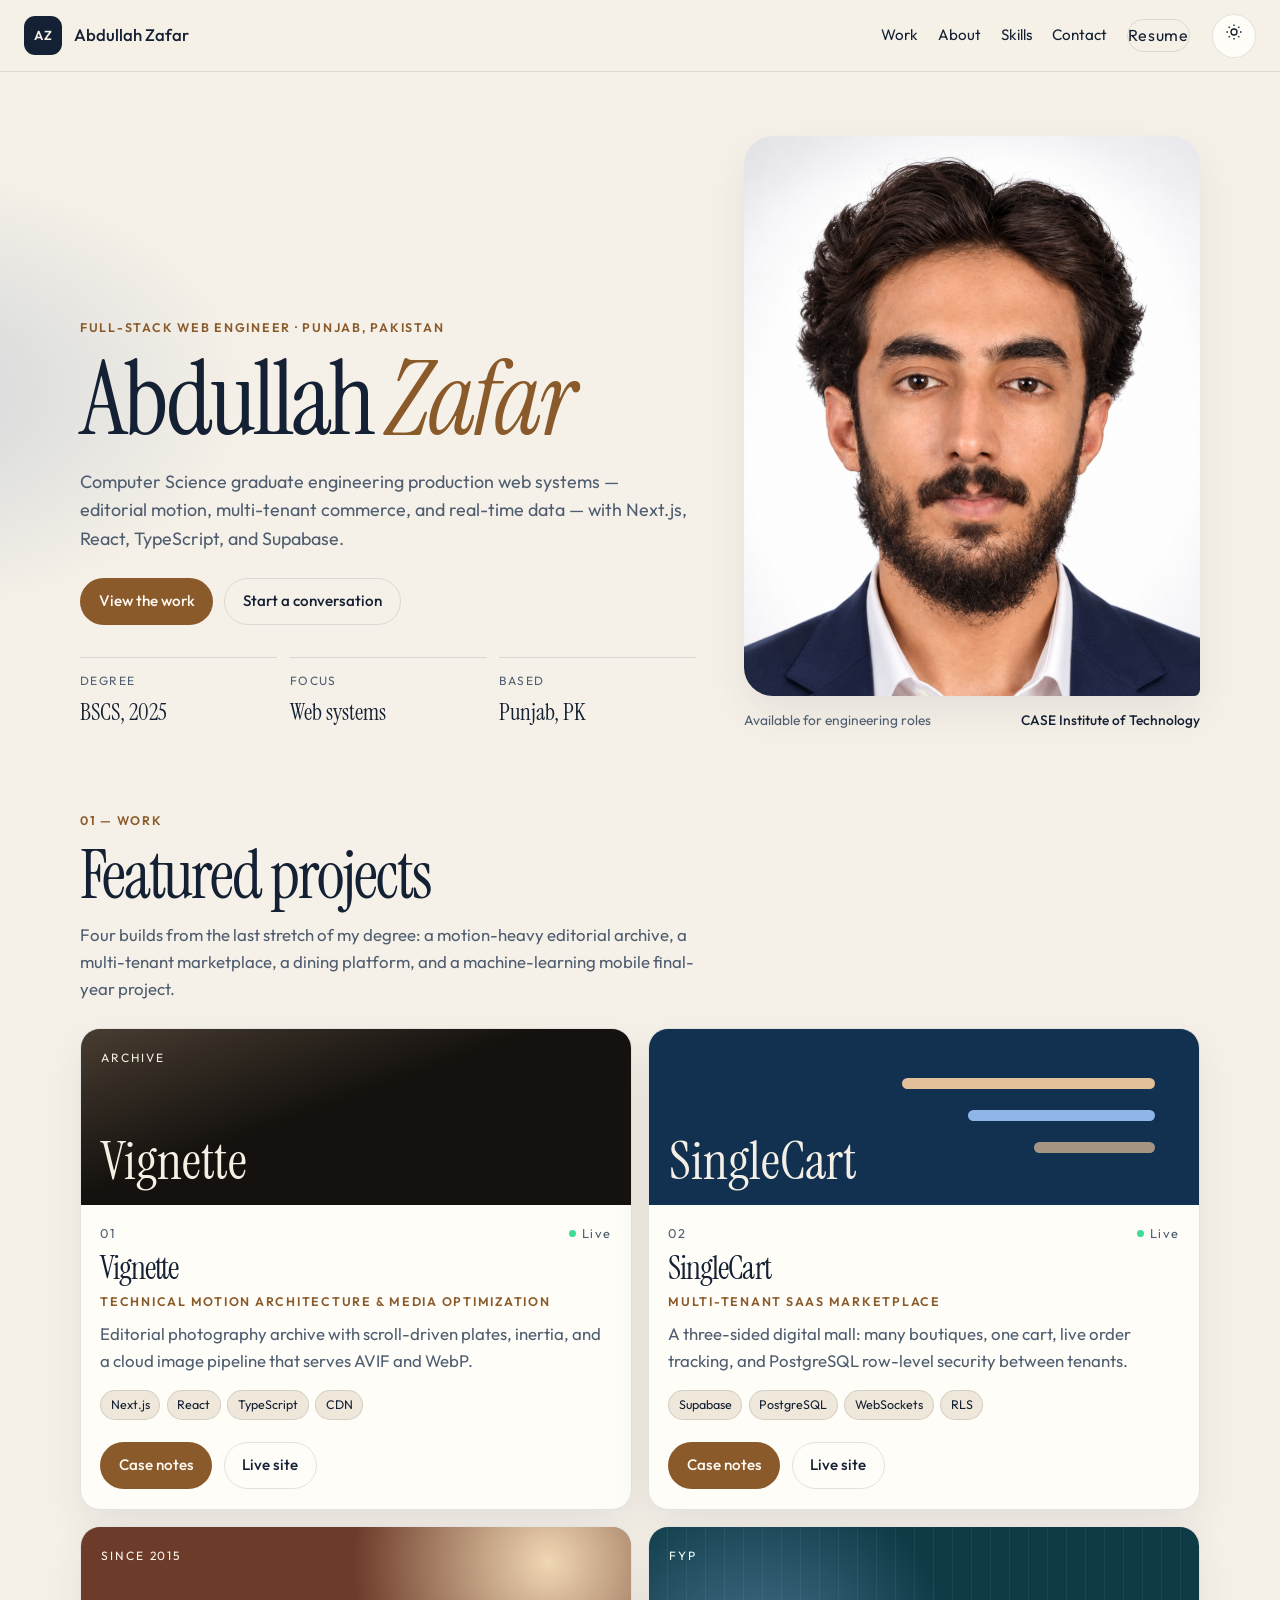
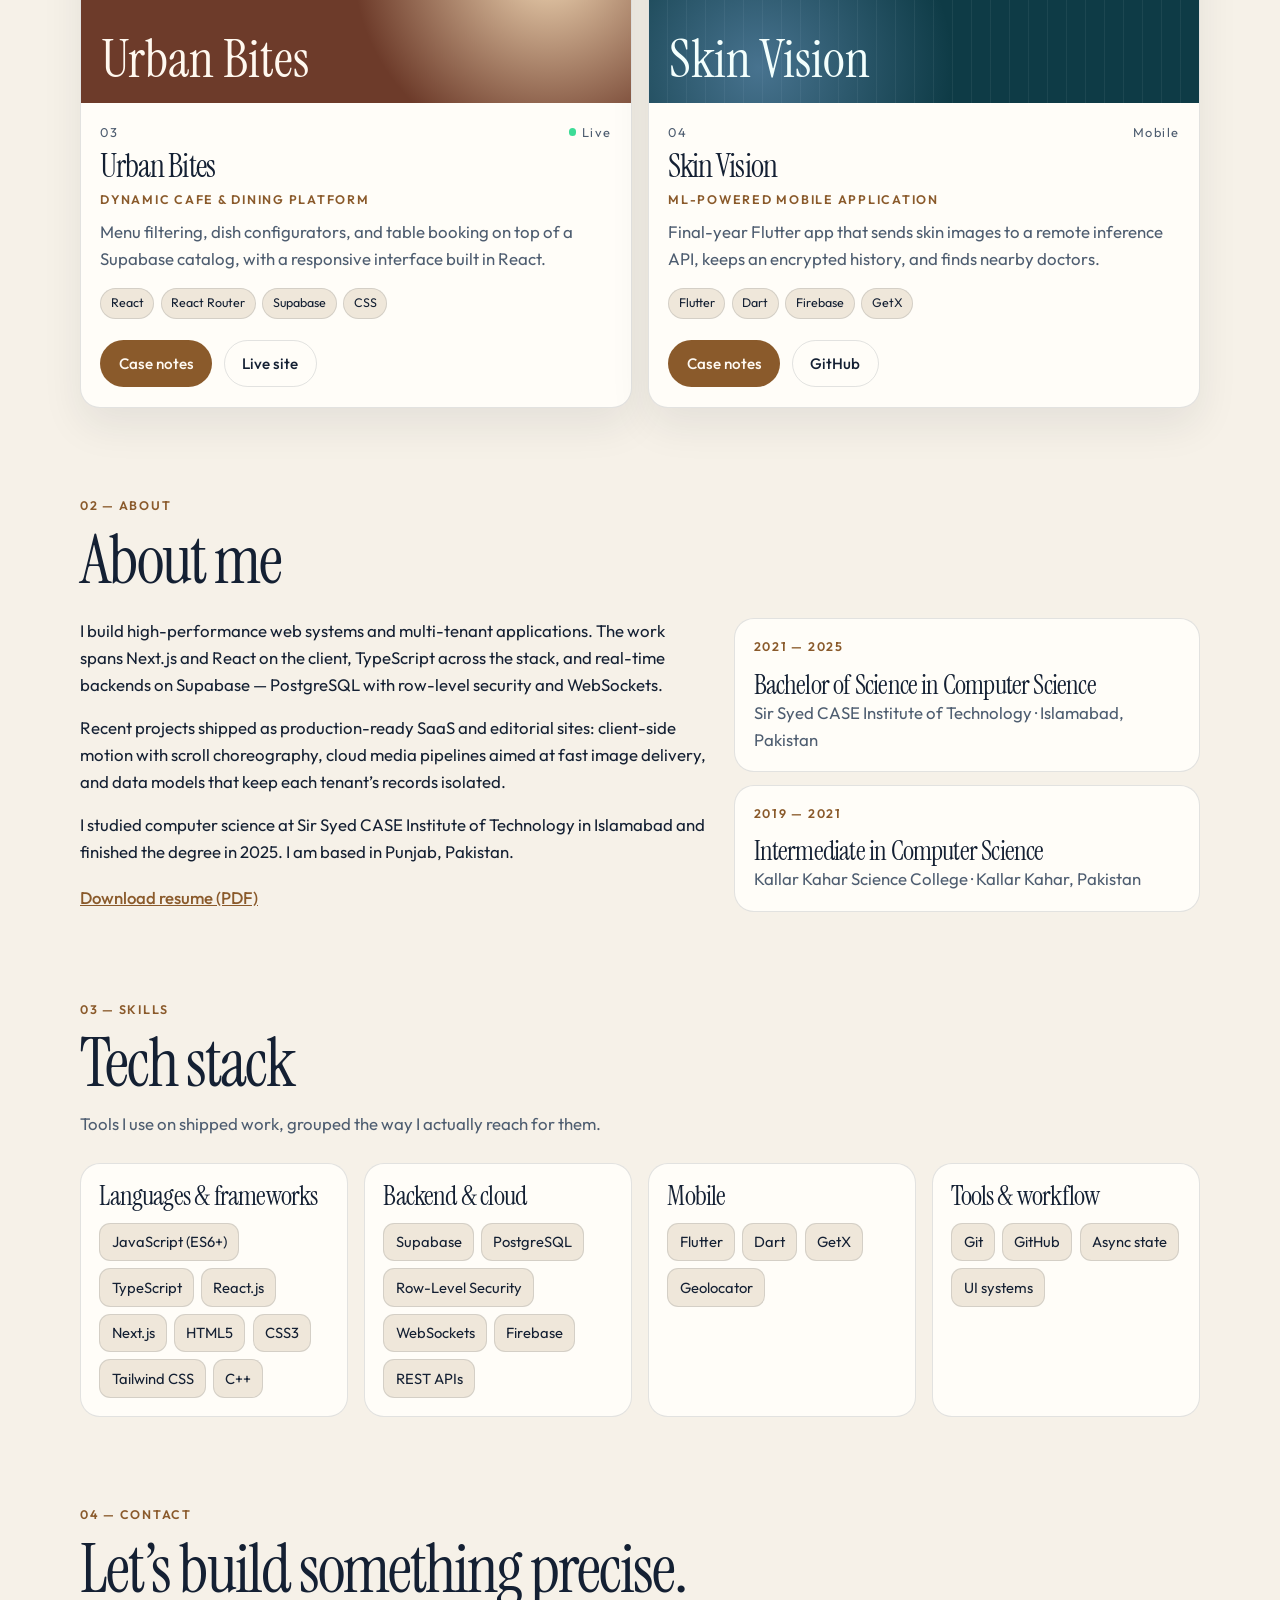
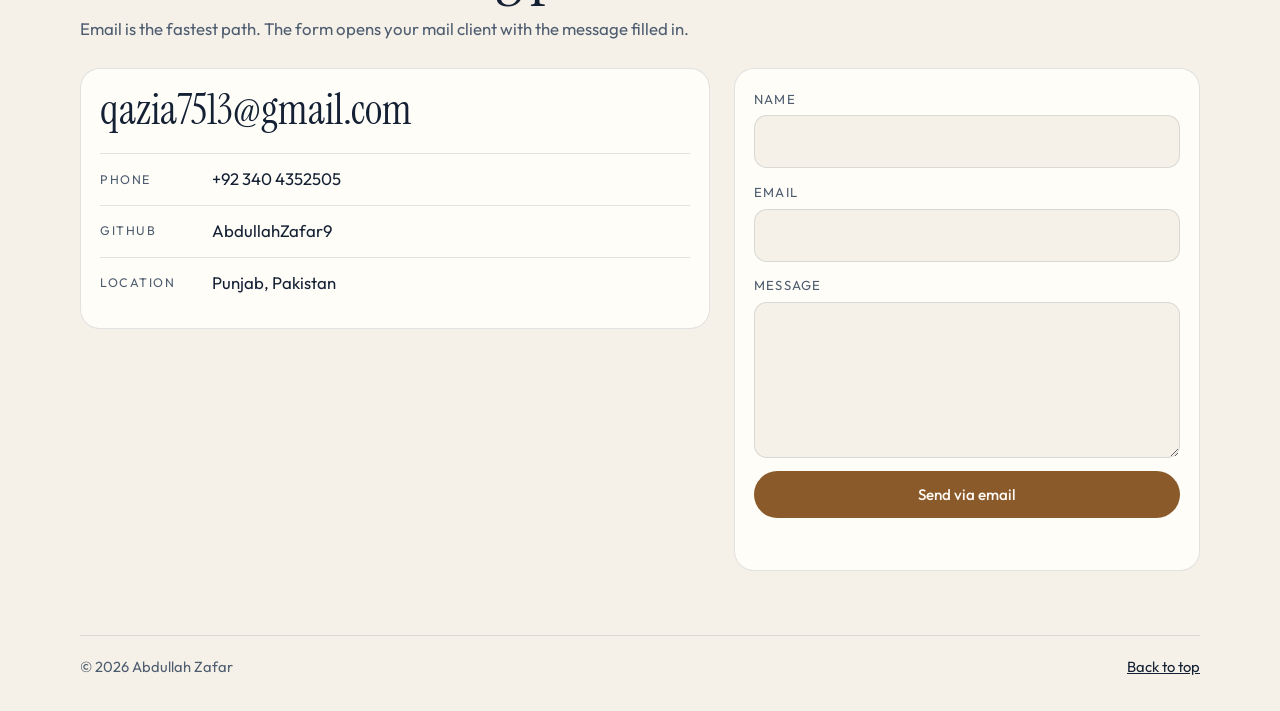
==== Personal Developer Portfolio & Project Showcase/index.html @ b58e6326 "Add the Task 1 developer portfolio. The site is the first internship deliverable: a responsive portf" ====
<!DOCTYPE html>
<html lang="en">
  <head>
    <meta charset="UTF-8" />
    <meta name="viewport" content="width=device-width, initial-scale=1.0" />
    <title>Abdullah Zafar — Full-Stack Web Engineer</title>
    <meta
      name="description"
      content="Portfolio of Abdullah Zafar, a full-stack web engineer in Punjab, Pakistan. Next.js, React, TypeScript, and Supabase work including Vignette, SingleCart, Urban Bites, and Skin Vision."
    />
    <meta name="author" content="Abdullah Zafar" />
    <meta name="theme-color" content="#07111f" />
    <meta property="og:title" content="Abdullah Zafar — Full-Stack Web Engineer" />
    <meta
      property="og:description"
      content="Technical projects, credentials, and contact for Abdullah Zafar. BSCS graduate building production web systems."
    />
    <meta property="og:type" content="website" />
    <meta property="og:image" content="assets/abdullah-zafar.jpg" />
    <link rel="icon" href="assets/favicon.svg" type="image/svg+xml" />
    <link rel="preconnect" href="https://fonts.googleapis.com" />
    <link rel="preconnect" href="https://fonts.gstatic.com" crossorigin />
    <link
      href="https://fonts.googleapis.com/css2?family=Instrument+Serif:ital@0;1&family=Outfit:wght@300;400;500;600&display=swap"
      rel="stylesheet"
    />
    <link rel="stylesheet" href="css/styles.css" />
    <script>
      (function () {
        var stored = localStorage.getItem("az-theme");
        var theme =
          stored ||
          (window.matchMedia("(prefers-color-scheme: light)").matches ? "light" : "dark");
        document.documentElement.setAttribute("data-theme", theme);
        var meta = document.querySelector('meta[name="theme-color"]');
        if (meta) meta.setAttribute("content", theme === "light" ? "#f6f1e8" : "#07111f");
      })();
    </script>
    <script type="application/ld+json">
      {
        "@context": "https://schema.org",
        "@type": "Person",
        "name": "Abdullah Zafar",
        "jobTitle": "Full-Stack Web Engineer",
        "email": "mailto:qazia7513@gmail.com",
        "telephone": "+92-340-4352505",
        "address": {
          "@type": "PostalAddress",
          "addressRegion": "Punjab",
          "addressCountry": "PK"
        },
        "url": "https://github.com/AbdullahZafar9",
        "alumniOf": {
          "@type": "CollegeOrUniversity",
          "name": "Sir Syed CASE Institute of Technology"
        },
        "sameAs": ["https://github.com/AbdullahZafar9"]
      }
    </script>
  </head>
  <body id="top">
    <a class="skip-link" href="#main">Skip to content</a>

    <header class="site-header">
      <a class="brand" href="#top" aria-label="Abdullah Zafar, back to top">
        <span class="brand-mark">AZ</span>
        <span class="brand-name">Abdullah Zafar</span>
      </a>

      <div class="header-actions">
        <button
          id="theme-toggle"
          class="icon-btn"
          type="button"
          aria-pressed="true"
          aria-label="Switch to light theme"
        >
          <span class="icon-sun" aria-hidden="true">
            <svg viewBox="0 0 24 24" width="18" height="18" fill="none" stroke="currentColor" stroke-width="1.8">
              <circle cx="12" cy="12" r="4"></circle>
              <path d="M12 2v2M12 20v2M4.9 4.9l1.4 1.4M17.7 17.7l1.4 1.4M2 12h2M20 12h2M4.9 19.1l1.4-1.4M17.7 6.3l1.4-1.4"></path>
            </svg>
          </span>
          <span class="icon-moon" aria-hidden="true">
            <svg viewBox="0 0 24 24" width="18" height="18" fill="none" stroke="currentColor" stroke-width="1.8">
              <path d="M21 14.5A8.5 8.5 0 1 1 9.5 3 7 7 0 0 0 21 14.5z"></path>
            </svg>
          </span>
        </button>
        <button
          id="menu-toggle"
          class="icon-btn menu-toggle"
          type="button"
          aria-expanded="false"
          aria-controls="site-nav"
          aria-label="Open menu"
        >
          <span class="burger" aria-hidden="true"></span>
        </button>
      </div>

      <nav id="site-nav" class="site-nav" aria-label="Primary">
        <a href="#work">Work</a>
        <a href="#about">About</a>
        <a href="#skills">Skills</a>
        <a href="#contact">Contact</a>
        <a class="nav-cv" href="assets/Abdullah-Zafar-CV.pdf" download>Resume</a>
      </nav>
    </header>

    <main id="main">
      <section class="hero" aria-labelledby="hero-title">
        <div class="hero-copy">
          <p class="eyebrow">Full-Stack Web Engineer · Punjab, Pakistan</p>
          <h1 id="hero-title">Abdullah <em>Zafar</em></h1>
          <p class="lede">
            Computer Science graduate engineering production web systems — editorial motion,
            multi-tenant commerce, and real-time data — with Next.js, React, TypeScript, and Supabase.
          </p>
          <div class="hero-actions">
            <a class="btn btn-primary" href="#work">View the work</a>
            <a class="btn btn-ghost" href="#contact">Start a conversation</a>
          </div>
          <dl class="hero-facts">
            <div>
              <dt>Degree</dt>
              <dd>BSCS, 2025</dd>
            </div>
            <div>
              <dt>Focus</dt>
              <dd>Web systems</dd>
            </div>
            <div>
              <dt>Based</dt>
              <dd>Punjab, PK</dd>
            </div>
          </dl>
        </div>
        <figure class="portrait">
          <img
            src="assets/abdullah-zafar.jpg"
            alt="Portrait of Abdullah Zafar"
            width="1024"
            height="1024"
          />
          <figcaption>
            <span>Available for engineering roles</span>
            <strong>CASE Institute of Technology</strong>
          </figcaption>
        </figure>
      </section>

      <section id="work" class="section" aria-labelledby="work-title">
        <div class="section-head">
          <p class="index">01 — Work</p>
          <h2 id="work-title">Featured projects</h2>
          <p>
            Four builds from the last stretch of my degree: a motion-heavy editorial archive, a
            multi-tenant marketplace, a dining platform, and a machine-learning mobile final-year project.
          </p>
        </div>
        <div class="project-grid">
          <article class="project">
            <div class="project-visual visual-vignette" aria-hidden="true">
              <span>Archive</span>
              <strong>Vignette</strong>
            </div>
            <div class="project-body">
              <div class="project-meta">
                <span>01</span>
                <span class="status status-live">Live</span>
              </div>
              <h3>Vignette</h3>
              <p class="project-kicker">Technical motion architecture &amp; media optimization</p>
              <p>
                Editorial photography archive with scroll-driven plates, inertia, and a cloud image
                pipeline that serves AVIF and WebP.
              </p>
              <ul class="tags">
                <li>Next.js</li>
                <li>React</li>
                <li>TypeScript</li>
                <li>CDN</li>
              </ul>
              <div class="project-actions">
                <button type="button" class="btn btn-primary" data-open-project="vignette">Case notes</button>
                <a class="btn btn-ghost" href="https://vignette-archive.vercel.app/" target="_blank" rel="noopener noreferrer">Live site</a>
              </div>
            </div>
          </article>

          <article class="project">
            <div class="project-visual visual-cart" aria-hidden="true">
              <span class="bar"></span>
              <span class="bar"></span>
              <span class="bar"></span>
              <strong>SingleCart</strong>
            </div>
            <div class="project-body">
              <div class="project-meta">
                <span>02</span>
                <span class="status status-live">Live</span>
              </div>
              <h3>SingleCart</h3>
              <p class="project-kicker">Multi-tenant SaaS marketplace</p>
              <p>
                A three-sided digital mall: many boutiques, one cart, live order tracking, and
                PostgreSQL row-level security between tenants.
              </p>
              <ul class="tags">
                <li>Supabase</li>
                <li>PostgreSQL</li>
                <li>WebSockets</li>
                <li>RLS</li>
              </ul>
              <div class="project-actions">
                <button type="button" class="btn btn-primary" data-open-project="singlecart">Case notes</button>
                <a class="btn btn-ghost" href="https://singlecart.vercel.app/" target="_blank" rel="noopener noreferrer">Live site</a>
              </div>
            </div>
          </article>

          <article class="project">
            <div class="project-visual visual-bites" aria-hidden="true">
              <span>Since 2015</span>
              <strong>Urban Bites</strong>
            </div>
            <div class="project-body">
              <div class="project-meta">
                <span>03</span>
                <span class="status status-live">Live</span>
              </div>
              <h3>Urban Bites</h3>
              <p class="project-kicker">Dynamic cafe &amp; dining platform</p>
              <p>
                Menu filtering, dish configurators, and table booking on top of a Supabase catalog,
                with a responsive interface built in React.
              </p>
              <ul class="tags">
                <li>React</li>
                <li>React Router</li>
                <li>Supabase</li>
                <li>CSS</li>
              </ul>
              <div class="project-actions">
                <button type="button" class="btn btn-primary" data-open-project="urban">Case notes</button>
                <a class="btn btn-ghost" href="https://urbanbites-app.vercel.app/" target="_blank" rel="noopener noreferrer">Live site</a>
              </div>
            </div>
          </article>

          <article class="project">
            <div class="project-visual visual-skin" aria-hidden="true">
              <span>FYP</span>
              <strong>Skin Vision</strong>
            </div>
            <div class="project-body">
              <div class="project-meta">
                <span>04</span>
                <span class="status">Mobile</span>
              </div>
              <h3>Skin Vision</h3>
              <p class="project-kicker">ML-powered mobile application</p>
              <p>
                Final-year Flutter app that sends skin images to a remote inference API, keeps an
                encrypted history, and finds nearby doctors.
              </p>
              <ul class="tags">
                <li>Flutter</li>
                <li>Dart</li>
                <li>Firebase</li>
                <li>GetX</li>
              </ul>
              <div class="project-actions">
                <button type="button" class="btn btn-primary" data-open-project="skin">Case notes</button>
                <a class="btn btn-ghost" href="https://github.com/AbdullahZafar9" target="_blank" rel="noopener noreferrer">GitHub</a>
              </div>
            </div>
          </article>
        </div>
      </section>

      <section id="about" class="section" aria-labelledby="about-title">
        <div class="section-head">
          <p class="index">02 — About</p>
          <h2 id="about-title">About me</h2>
        </div>
        <div class="about-layout">
          <div class="about-copy">
            <p>
              I build high-performance web systems and multi-tenant applications. The work spans
              Next.js and React on the client, TypeScript across the stack, and real-time backends
              on Supabase — PostgreSQL with row-level security and WebSockets.
            </p>
            <p>
              Recent projects shipped as production-ready SaaS and editorial sites: client-side
              motion with scroll choreography, cloud media pipelines aimed at fast image delivery,
              and data models that keep each tenant’s records isolated.
            </p>
            <p>
              I studied computer science at Sir Syed CASE Institute of Technology in Islamabad and
              finished the degree in 2025. I am based in Punjab, Pakistan.
            </p>
            <a class="text-link" href="assets/Abdullah-Zafar-CV.pdf" download>Download resume (PDF)</a>
          </div>
          <ol class="timeline">
            <li>
              <p class="when">2021 — 2025</p>
              <h3>Bachelor of Science in Computer Science</h3>
              <p>Sir Syed CASE Institute of Technology · Islamabad, Pakistan</p>
            </li>
            <li>
              <p class="when">2019 — 2021</p>
              <h3>Intermediate in Computer Science</h3>
              <p>Kallar Kahar Science College · Kallar Kahar, Pakistan</p>
            </li>
          </ol>
        </div>
      </section>

      <section id="skills" class="section" aria-labelledby="skills-title">
        <div class="section-head">
          <p class="index">03 — Skills</p>
          <h2 id="skills-title">Tech stack</h2>
          <p>Tools I use on shipped work, grouped the way I actually reach for them.</p>
        </div>
        <div class="skills-grid">
          <article class="skill-group">
            <h3>Languages &amp; frameworks</h3>
            <ul>
              <li>JavaScript (ES6+)</li>
              <li>TypeScript</li>
              <li>React.js</li>
              <li>Next.js</li>
              <li>HTML5</li>
              <li>CSS3</li>
              <li>Tailwind CSS</li>
              <li>C++</li>
            </ul>
          </article>
          <article class="skill-group">
            <h3>Backend &amp; cloud</h3>
            <ul>
              <li>Supabase</li>
              <li>PostgreSQL</li>
              <li>Row-Level Security</li>
              <li>WebSockets</li>
              <li>Firebase</li>
              <li>REST APIs</li>
            </ul>
          </article>
          <article class="skill-group">
            <h3>Mobile</h3>
            <ul>
              <li>Flutter</li>
              <li>Dart</li>
              <li>GetX</li>
              <li>Geolocator</li>
            </ul>
          </article>
          <article class="skill-group">
            <h3>Tools &amp; workflow</h3>
            <ul>
              <li>Git</li>
              <li>GitHub</li>
              <li>Async state</li>
              <li>UI systems</li>
            </ul>
          </article>
        </div>
      </section>

      <section id="contact" class="section" aria-labelledby="contact-title">
        <div class="section-head">
          <p class="index">04 — Contact</p>
          <h2 id="contact-title">Let’s build something precise.</h2>
          <p>Email is the fastest path. The form opens your mail client with the message filled in.</p>
        </div>
        <div class="contact-layout">
          <address class="contact-card">
            <a class="contact-email" href="mailto:qazia7513@gmail.com">qazia7513@gmail.com</a>
            <ul class="contact-list">
              <li><span>Phone</span><a href="tel:+923404352505">+92 340 4352505</a></li>
              <li><span>GitHub</span><a href="https://github.com/AbdullahZafar9" target="_blank" rel="noopener noreferrer">AbdullahZafar9</a></li>
              <li><span>Location</span><span>Punjab, Pakistan</span></li>
            </ul>
          </address>
          <form id="contact-form" class="contact-form">
            <label>
              Name
              <input type="text" name="name" autocomplete="name" required maxlength="80" />
            </label>
            <label>
              Email
              <input type="email" name="email" autocomplete="email" required maxlength="120" />
            </label>
            <label>
              Message
              <textarea name="message" rows="5" required maxlength="2000"></textarea>
            </label>
            <button class="btn btn-primary" type="submit">Send via email</button>
            <p id="form-status" class="form-status" role="status"></p>
          </form>
        </div>
      </section>
    </main>

    <footer class="site-footer">
      <p>© 2026 Abdullah Zafar</p>
      <a href="#top">Back to top</a>
    </footer>

    <dialog id="project-dialog" aria-labelledby="dialog-title">
      <div class="dialog-panel">
        <button type="button" class="icon-btn dialog-close" data-close aria-label="Close case notes">
          <svg viewBox="0 0 24 24" width="18" height="18" fill="none" stroke="currentColor" stroke-width="1.8" aria-hidden="true">
            <path d="M6 6l12 12M18 6L6 18"></path>
          </svg>
        </button>
        <div id="dialog-content"></div>
      </div>
    </dialog>

    <template id="tpl-vignette">
      <p class="dialog-kicker">01 · Next.js · React · TypeScript</p>
      <h2 id="dialog-title">Vignette</h2>
      <p class="dialog-sub">Technical motion architecture &amp; media optimization</p>
      <p>
        Vignette is an editorial archive for photography and visual studies. Plates move with the
        scroll: vertical studies glide toward the margins, a horizontal filmstrip tracks the
        viewport, and a deep-zoom sequence walks into grain and atmosphere.
      </p>
      <p>
        I engineered the front end in Next.js, React, and TypeScript, including the scroll-driven
        choreography and virtual inertia. Images are delivered through a cloud CDN pipeline that
        negotiates AVIF and WebP so the archive stays sharp without shipping oversized masters.
      </p>
      <p><a class="btn btn-primary" href="https://vignette-archive.vercel.app/" target="_blank" rel="noopener noreferrer">Open live archive</a></p>
    </template>

    <template id="tpl-singlecart">
      <p class="dialog-kicker">02 · Supabase · PostgreSQL · WebSockets</p>
      <h2 id="dialog-title">SingleCart</h2>
      <p class="dialog-sub">Multi-tenant SaaS marketplace</p>
      <p>
        SingleCart is a three-sided marketplace: shoppers, boutique storefronts, and fulfillment
        share one product. A visitor can pick items from fashion, skincare, and tech shops and
        check out through a single cross-store cart.
      </p>
      <p>
        Orders move on a live pipeline. Supabase WebSockets drive the fulfillment stepper so status
        changes show up without a refresh. Each tenant’s data is isolated with PostgreSQL row-level
        security, so a store only reads and writes its own records.
      </p>
      <p><a class="btn btn-primary" href="https://singlecart.vercel.app/" target="_blank" rel="noopener noreferrer">Open live mall</a></p>
    </template>

    <template id="tpl-urban">
      <p class="dialog-kicker">03 · React · React Router · Supabase</p>
      <h2 id="dialog-title">Urban Bites</h2>
      <p class="dialog-sub">Dynamic cafe &amp; dining platform</p>
      <p>
        Urban Bites is a cafe and kitchen site: espresso, bakes, and savory plates, with a menu
        that can change without a redeploy. Supabase holds the catalog. Filtering runs across
        several fields so a guest can narrow the board quickly.
      </p>
      <p>
        The interface is React with React Router and CSS variables for theme and spacing. Guests
        configure dishes and book a table; booking state persists locally so a refresh does not
        wipe the request.
      </p>
      <p><a class="btn btn-primary" href="https://urbanbites-app.vercel.app/" target="_blank" rel="noopener noreferrer">Open live cafe</a></p>
    </template>

    <template id="tpl-skin">
      <p class="dialog-kicker">04 · Flutter · Firebase · Final-year project</p>
      <h2 id="dialog-title">Skin Vision</h2>
      <p class="dialog-sub">ML-powered mobile application</p>
      <p>
        Skin Vision is my final-year project: a cross-platform mobile app built with Flutter, Dart,
        and GetX. The client sends images through an asynchronous multipart HTTP layer to a remote
        inference endpoint and keeps the result with the user’s history.
      </p>
      <p>
        Firebase handles authentication and the multi-role data model. Sensitive payloads are
        protected with AES and client-side hashing. A doctor-discovery screen uses the geolocator
        APIs and the Haversine formula to rank nearby clinics.
      </p>
      <p>This build ships as a mobile app, so there is no public web demo.</p>
    </template>

    <script src="js/main.js"></script>
  </body>
</html>
---- Personal Developer Portfolio & Project Showcase/css/styles.css ----
:root {
  --bg: #07111f;
  --bg-elev: #102033;
  --bg-soft: #0c192b;
  --text: #f4efe6;
  --muted: #b7c2d0;
  --line: rgba(244, 239, 230, 0.14);
  --accent: #e4c09a;
  --accent-ink: #1c140c;
  --accent-2: #8eb7e8;
  --shadow: 0 24px 60px rgba(0, 0, 0, 0.35);
  --header: 4.5rem;
  --radius: 1.25rem;
  color-scheme: dark;
}

html[data-theme="light"] {
  --bg: #f6f1e8;
  --bg-elev: #fffdf8;
  --bg-soft: #efe7da;
  --text: #142033;
  --muted: #4e5d70;
  --line: rgba(20, 32, 51, 0.12);
  --accent: #8a5a2b;
  --accent-ink: #fffaf3;
  --accent-2: #1d4e89;
  --shadow: 0 18px 40px rgba(20, 32, 51, 0.08);
  color-scheme: light;
}

*,
*::before,
*::after {
  box-sizing: border-box;
}

html {
  scroll-behavior: smooth;
  scroll-padding-top: 5.75rem;
}

body {
  margin: 0;
  min-height: 100vh;
  font-family: "Outfit", "Segoe UI", sans-serif;
  font-weight: 400;
  font-size: 1.05rem;
  line-height: 1.6;
  color: var(--text);
  background:
    radial-gradient(900px 480px at 100% -10%, color-mix(in srgb, var(--accent) 22%, transparent), transparent 60%),
    radial-gradient(700px 420px at -10% 10%, color-mix(in srgb, var(--accent-2) 18%, transparent), transparent 55%),
    var(--bg);
}

body.nav-open {
  overflow: hidden;
}

img {
  max-width: 100%;
  display: block;
}

a {
  color: inherit;
}

button,
input,
textarea {
  font: inherit;
  color: inherit;
}

h1,
h2,
h3 {
  font-family: "Instrument Serif", Georgia, serif;
  font-weight: 400;
  letter-spacing: -0.03em;
  line-height: 0.95;
}

p {
  margin: 0;
}

.skip-link {
  position: absolute;
  left: 1rem;
  top: -4rem;
  z-index: 50;
  padding: 0.6rem 0.9rem;
  background: var(--accent);
  color: var(--accent-ink);
  border-radius: 999px;
}

.skip-link:focus {
  top: 1rem;
}

.site-header {
  position: sticky;
  top: 0;
  z-index: 30;
  display: flex;
  align-items: center;
  justify-content: space-between;
  gap: 1rem;
  min-height: var(--header);
  padding: 0.75rem 1.25rem;
  background: color-mix(in srgb, var(--bg) 96%, transparent);
  border-bottom: 1px solid var(--line);
}

.brand {
  display: flex;
  align-items: center;
  gap: 0.7rem;
  text-decoration: none;
  position: relative;
  z-index: 32;
}

.brand-mark {
  display: grid;
  place-items: center;
  width: 2.4rem;
  height: 2.4rem;
  border-radius: 0.7rem;
  background: var(--text);
  color: var(--bg);
  font-size: 0.82rem;
  font-weight: 600;
  letter-spacing: 0.04em;
}

.brand-name {
  font-weight: 500;
}

.header-actions {
  display: flex;
  align-items: center;
  gap: 0.4rem;
  position: relative;
  z-index: 32;
}

.icon-btn {
  display: grid;
  place-items: center;
  width: 2.75rem;
  height: 2.75rem;
  border-radius: 999px;
  border: 1px solid var(--line);
  background: var(--bg-elev);
  cursor: pointer;
}

.icon-btn:hover {
  border-color: var(--accent);
}

html[data-theme="dark"] .icon-sun,
html[data-theme="light"] .icon-moon {
  display: none;
}

.menu-toggle .burger,
.menu-toggle .burger::before,
.menu-toggle .burger::after {
  display: block;
  width: 1rem;
  height: 1.5px;
  background: currentColor;
  border-radius: 2px;
  position: relative;
  transition: transform 0.2s ease;
}

.menu-toggle .burger::before,
.menu-toggle .burger::after {
  content: "";
  position: absolute;
  left: 0;
}

.menu-toggle .burger::before {
  top: -5px;
}

.menu-toggle .burger::after {
  top: 5px;
}

.menu-toggle[aria-expanded="true"] .burger {
  background: transparent;
}

.menu-toggle[aria-expanded="true"] .burger::before {
  top: 0;
  transform: rotate(45deg);
}

.menu-toggle[aria-expanded="true"] .burger::after {
  top: 0;
  transform: rotate(-45deg);
}

.site-nav {
  display: none;
}

@media (max-width: 759px) {
  .site-nav.is-open {
    display: flex;
    position: fixed;
    inset: 0;
    z-index: 31;
    flex-direction: column;
    justify-content: center;
    gap: 0.4rem;
    padding: 5.5rem 1.75rem 2rem;
    background: var(--bg);
  }
}

.site-nav a {
  text-decoration: none;
  font-family: "Instrument Serif", Georgia, serif;
  font-size: clamp(2.4rem, 8vw, 3.4rem);
  padding: 0.15rem 0;
}

.site-nav a:hover {
  color: var(--accent);
}

.nav-cv {
  margin-top: 0.8rem;
  font-family: "Outfit", sans-serif !important;
  font-size: 1rem !important;
  letter-spacing: 0.08em;
  text-transform: uppercase;
}

main {
  width: min(1120px, calc(100% - 2.5rem));
  margin: 0 auto;
}

.hero {
  display: grid;
  gap: 2.5rem;
  padding: 2.5rem 0 3.5rem;
}

.eyebrow,
.index,
.project-kicker,
.dialog-kicker,
.when {
  margin: 0 0 0.8rem;
  color: var(--accent);
  font-size: 0.78rem;
  font-weight: 600;
  letter-spacing: 0.14em;
  text-transform: uppercase;
}

h1 {
  margin: 0;
  font-size: clamp(4rem, 16vw, 6.4rem);
}

h1 em {
  font-style: italic;
  color: var(--accent);
}

.lede {
  max-width: 38rem;
  margin-top: 1.2rem;
  color: var(--muted);
  font-size: 1.12rem;
}

.hero-actions,
.project-actions {
  display: flex;
  flex-wrap: wrap;
  gap: 0.7rem;
  margin-top: 1.5rem;
}

.btn {
  display: inline-flex;
  align-items: center;
  justify-content: center;
  min-height: 2.9rem;
  padding: 0.65rem 1.1rem;
  border-radius: 999px;
  border: 1px solid transparent;
  text-decoration: none;
  cursor: pointer;
  font-size: 0.95rem;
  font-weight: 500;
}

.btn-primary {
  background: var(--accent);
  color: var(--accent-ink);
}

.btn-ghost {
  background: transparent;
  border-color: var(--line);
  color: var(--text);
}

.btn:hover {
  transform: translateY(-1px);
}

.hero-facts {
  display: grid;
  grid-template-columns: repeat(3, minmax(0, 1fr));
  gap: 0.8rem;
  margin: 2rem 0 0;
}

.hero-facts div {
  padding-top: 0.8rem;
  border-top: 1px solid var(--line);
}

.hero-facts dt {
  color: var(--muted);
  font-size: 0.75rem;
  letter-spacing: 0.12em;
  text-transform: uppercase;
}

.hero-facts dd {
  margin: 0.25rem 0 0;
  font-family: "Instrument Serif", Georgia, serif;
  font-size: 1.45rem;
}

.portrait {
  margin: 0;
}

.portrait img {
  width: 100%;
  aspect-ratio: 1;
  object-fit: cover;
  object-position: center 18%;
  border-radius: 1.8rem 1.8rem 0.4rem 1.8rem;
  box-shadow: var(--shadow);
}

.portrait figcaption {
  display: flex;
  justify-content: space-between;
  gap: 1rem;
  margin-top: 0.8rem;
  color: var(--muted);
  font-size: 0.86rem;
}

.portrait figcaption strong {
  color: var(--text);
  font-weight: 500;
}

.section {
  padding: 1.5rem 0 4rem;
  scroll-margin-top: calc(var(--header) + 0.75rem);
}

.section-head {
  max-width: 40rem;
  margin-bottom: 1.6rem;
}

.section-head h2,
.about-copy + .timeline h3,
.skill-group h3 {
  margin: 0;
}

.section-head h2 {
  font-size: clamp(2.6rem, 6vw, 4.2rem);
}

.section-head p:last-child {
  margin-top: 0.9rem;
  color: var(--muted);
}

.project-grid,
.skills-grid,
.about-layout,
.contact-layout {
  display: grid;
  gap: 1rem;
}

.project {
  display: flex;
  flex-direction: column;
  background: var(--bg-elev);
  border: 1px solid var(--line);
  border-radius: var(--radius);
  overflow: hidden;
  box-shadow: var(--shadow);
}

.project-visual {
  position: relative;
  min-height: 11rem;
  padding: 1.2rem 1.25rem;
  display: flex;
  flex-direction: column;
  justify-content: space-between;
  overflow: hidden;
}

.project-visual span {
  font-size: 0.75rem;
  letter-spacing: 0.16em;
  text-transform: uppercase;
}

.project-visual strong {
  margin-top: auto;
  font-family: "Instrument Serif", Georgia, serif;
  font-size: clamp(2.4rem, 5vw, 3.3rem);
  font-weight: 400;
  line-height: 0.9;
}

.visual-vignette {
  background:
    linear-gradient(160deg, rgba(228, 192, 154, 0.25), transparent 45%),
    #14110e;
  color: #f6efe4;
}

.visual-cart {
  background: #12304f;
  color: #f4efe6;
}

.visual-cart .bar {
  position: absolute;
  right: 8%;
  width: 38%;
  height: 0.7rem;
  border-radius: 999px;
  background: #e4c09a;
  letter-spacing: 0;
  text-transform: none;
}

.visual-cart .bar:nth-child(1) {
  top: 28%;
  width: 46%;
  opacity: 1;
}

.visual-cart .bar:nth-child(2) {
  top: 46%;
  width: 34%;
  background: #8eb7e8;
}

.visual-cart .bar:nth-child(3) {
  top: 64%;
  width: 22%;
  opacity: 0.7;
}

.visual-bites {
  background:
    radial-gradient(circle at 85% 20%, #f0d7b4, transparent 40%),
    #6d3b2a;
  color: #fff8ef;
}

.visual-skin {
  background:
    radial-gradient(circle at 20% 80%, rgba(142, 183, 232, 0.45), transparent 42%),
    repeating-linear-gradient(90deg, transparent, transparent 18px, rgba(255, 255, 255, 0.06) 18px, rgba(255, 255, 255, 0.06) 19px),
    #0e3b46;
  color: #f3fffd;
}

.project-body {
  display: flex;
  flex-direction: column;
  gap: 0.55rem;
  padding: 1.15rem 1.2rem 1.25rem;
  flex: 1;
}

.project-meta {
  display: flex;
  justify-content: space-between;
  color: var(--muted);
  font-size: 0.8rem;
  letter-spacing: 0.12em;
}

.project h3 {
  margin: 0;
  font-size: 2rem;
}

.project-kicker {
  margin: 0;
}

.project-body > p:last-of-type {
  color: var(--muted);
}

.tags {
  display: flex;
  flex-wrap: wrap;
  gap: 0.4rem;
  margin: 0.4rem 0 0;
  padding: 0;
  list-style: none;
}

.tags li {
  padding: 0.28rem 0.6rem;
  border-radius: 999px;
  background: var(--bg-soft);
  border: 1px solid var(--line);
  font-size: 0.78rem;
}

.project-actions {
  margin-top: auto;
  padding-top: 0.8rem;
}

.status-live::before {
  content: "";
  display: inline-block;
  width: 0.45rem;
  height: 0.45rem;
  margin-right: 0.35rem;
  border-radius: 50%;
  background: #3ddc97;
  transform: translateY(-1px);
}

.about-copy p + p {
  margin-top: 1rem;
}

.text-link {
  display: inline-block;
  margin-top: 1.2rem;
  color: var(--accent);
  font-weight: 500;
}

.timeline {
  list-style: none;
  margin: 0;
  padding: 0;
  display: grid;
  gap: 0.8rem;
}

.timeline li {
  padding: 1.1rem 1.15rem;
  background: var(--bg-elev);
  border: 1px solid var(--line);
  border-radius: var(--radius);
}

.timeline h3 {
  margin: 0 0 0.4rem;
  font-size: 1.7rem;
  line-height: 1.1;
}

.timeline p:last-child {
  color: var(--muted);
}

.skill-group {
  padding: 1.15rem;
  background: var(--bg-elev);
  border: 1px solid var(--line);
  border-radius: var(--radius);
}

.skill-group h3 {
  margin: 0 0 0.9rem;
  font-size: 1.7rem;
}

.skill-group ul {
  display: flex;
  flex-wrap: wrap;
  gap: 0.45rem;
  margin: 0;
  padding: 0;
  list-style: none;
}

.skill-group li {
  padding: 0.4rem 0.7rem;
  border-radius: 0.7rem;
  background: var(--bg-soft);
  border: 1px solid var(--line);
  font-size: 0.92rem;
}

.contact-card,
.contact-form {
  padding: 1.2rem;
  background: var(--bg-elev);
  border: 1px solid var(--line);
  border-radius: var(--radius);
}

.contact-card {
  font-style: normal;
}

.contact-email {
  display: inline-block;
  font-family: "Instrument Serif", Georgia, serif;
  font-size: clamp(1.8rem, 4vw, 2.6rem);
  line-height: 1.05;
  text-decoration: none;
  overflow-wrap: anywhere;
}

.contact-email:hover {
  color: var(--accent);
}

.contact-list {
  list-style: none;
  margin: 1.3rem 0 0;
  padding: 0;
}

.contact-list li {
  display: grid;
  grid-template-columns: 6.5rem 1fr;
  gap: 0.5rem;
  padding: 0.75rem 0;
  border-top: 1px solid var(--line);
}

.contact-list span:first-child {
  color: var(--muted);
  font-size: 0.78rem;
  letter-spacing: 0.12em;
  text-transform: uppercase;
  align-self: center;
}

.contact-list a {
  text-decoration: none;
}

.contact-list a:hover {
  color: var(--accent);
}

.contact-form {
  display: grid;
  gap: 0.85rem;
}

.contact-form label {
  display: grid;
  gap: 0.35rem;
  font-size: 0.82rem;
  letter-spacing: 0.08em;
  text-transform: uppercase;
  color: var(--muted);
}

.contact-form input,
.contact-form textarea {
  width: 100%;
  padding: 0.8rem 0.85rem;
  border-radius: 0.8rem;
  border: 1px solid var(--line);
  background: var(--bg);
  text-transform: none;
  letter-spacing: 0;
  font-size: 1rem;
}

.contact-form input:focus,
.contact-form textarea:focus,
.btn:focus-visible,
.icon-btn:focus-visible,
a:focus-visible {
  outline: 2px solid var(--accent);
  outline-offset: 3px;
}

.form-status {
  min-height: 1.2rem;
  color: var(--muted);
  font-size: 0.92rem;
  text-transform: none;
  letter-spacing: 0;
}

.site-footer {
  display: flex;
  justify-content: space-between;
  gap: 1rem;
  width: min(1120px, calc(100% - 2.5rem));
  margin: 0 auto;
  padding: 1.2rem 0 2rem;
  border-top: 1px solid var(--line);
  color: var(--muted);
  font-size: 0.92rem;
}

.site-footer a {
  color: var(--text);
}

dialog {
  width: min(680px, calc(100% - 1.5rem));
  max-height: min(85vh, 760px);
  margin: auto;
  padding: 0;
  border: 1px solid var(--line);
  border-radius: 1.4rem;
  background: var(--bg-elev);
  color: var(--text);
  overflow: auto;
}

dialog::backdrop {
  background: rgba(5, 10, 18, 0.72);
}

.dialog-panel {
  position: relative;
  padding: 1.5rem 1.3rem 1.4rem;
}

.dialog-close {
  position: absolute;
  top: 0.9rem;
  right: 0.9rem;
}

.dialog-panel h2 {
  margin: 0.2rem 2.5rem 0 0;
  font-size: clamp(2.4rem, 6vw, 3.6rem);
}

.dialog-sub {
  margin: 0.6rem 0 1rem;
  color: var(--accent);
}

.dialog-panel p + p {
  margin-top: 0.85rem;
}

.dialog-panel .btn {
  margin-top: 0.4rem;
}

@media (min-width: 760px) {
  .menu-toggle {
    display: none;
  }

  .site-header {
    padding-inline: 1.5rem;
  }

  .header-actions {
    order: 3;
  }

  .site-nav {
    display: flex;
    align-items: center;
    order: 2;
    gap: 1.25rem;
    margin-left: auto;
    margin-right: 0.4rem;
  }

  .site-nav a {
    font-family: "Outfit", sans-serif;
    font-size: 0.95rem;
    text-decoration: none;
  }

  .nav-cv {
    margin-top: 0;
    padding: 0.4rem 0.75rem;
    border: 1px solid var(--line);
    border-radius: 999px;
    letter-spacing: 0.04em;
    text-transform: none;
  }

  .hero {
    grid-template-columns: 1.15fr 0.85fr;
    align-items: end;
    padding-top: 4rem;
    gap: 3rem;
  }

  .portrait img {
    max-height: 560px;
  }

  .project-grid,
  .skills-grid {
    grid-template-columns: 1fr 1fr;
  }

  .about-layout,
  .contact-layout {
    grid-template-columns: 1.15fr 0.85fr;
    gap: 1.5rem;
    align-items: start;
  }
}

@media (min-width: 1040px) {
  .skills-grid {
    grid-template-columns: repeat(4, 1fr);
  }
}

@media (max-width: 520px) {
  .brand-name {
    display: none;
  }

  .hero-facts {
    grid-template-columns: 1fr;
  }

  .portrait figcaption {
    flex-direction: column;
  }

  .contact-list li {
    grid-template-columns: 1fr;
    gap: 0.15rem;
  }
}

@media (prefers-reduced-motion: reduce) {
  html {
    scroll-behavior: auto;
  }

  *,
  *::before,
  *::after {
    animation: none !important;
    transition: none !important;
  }
}
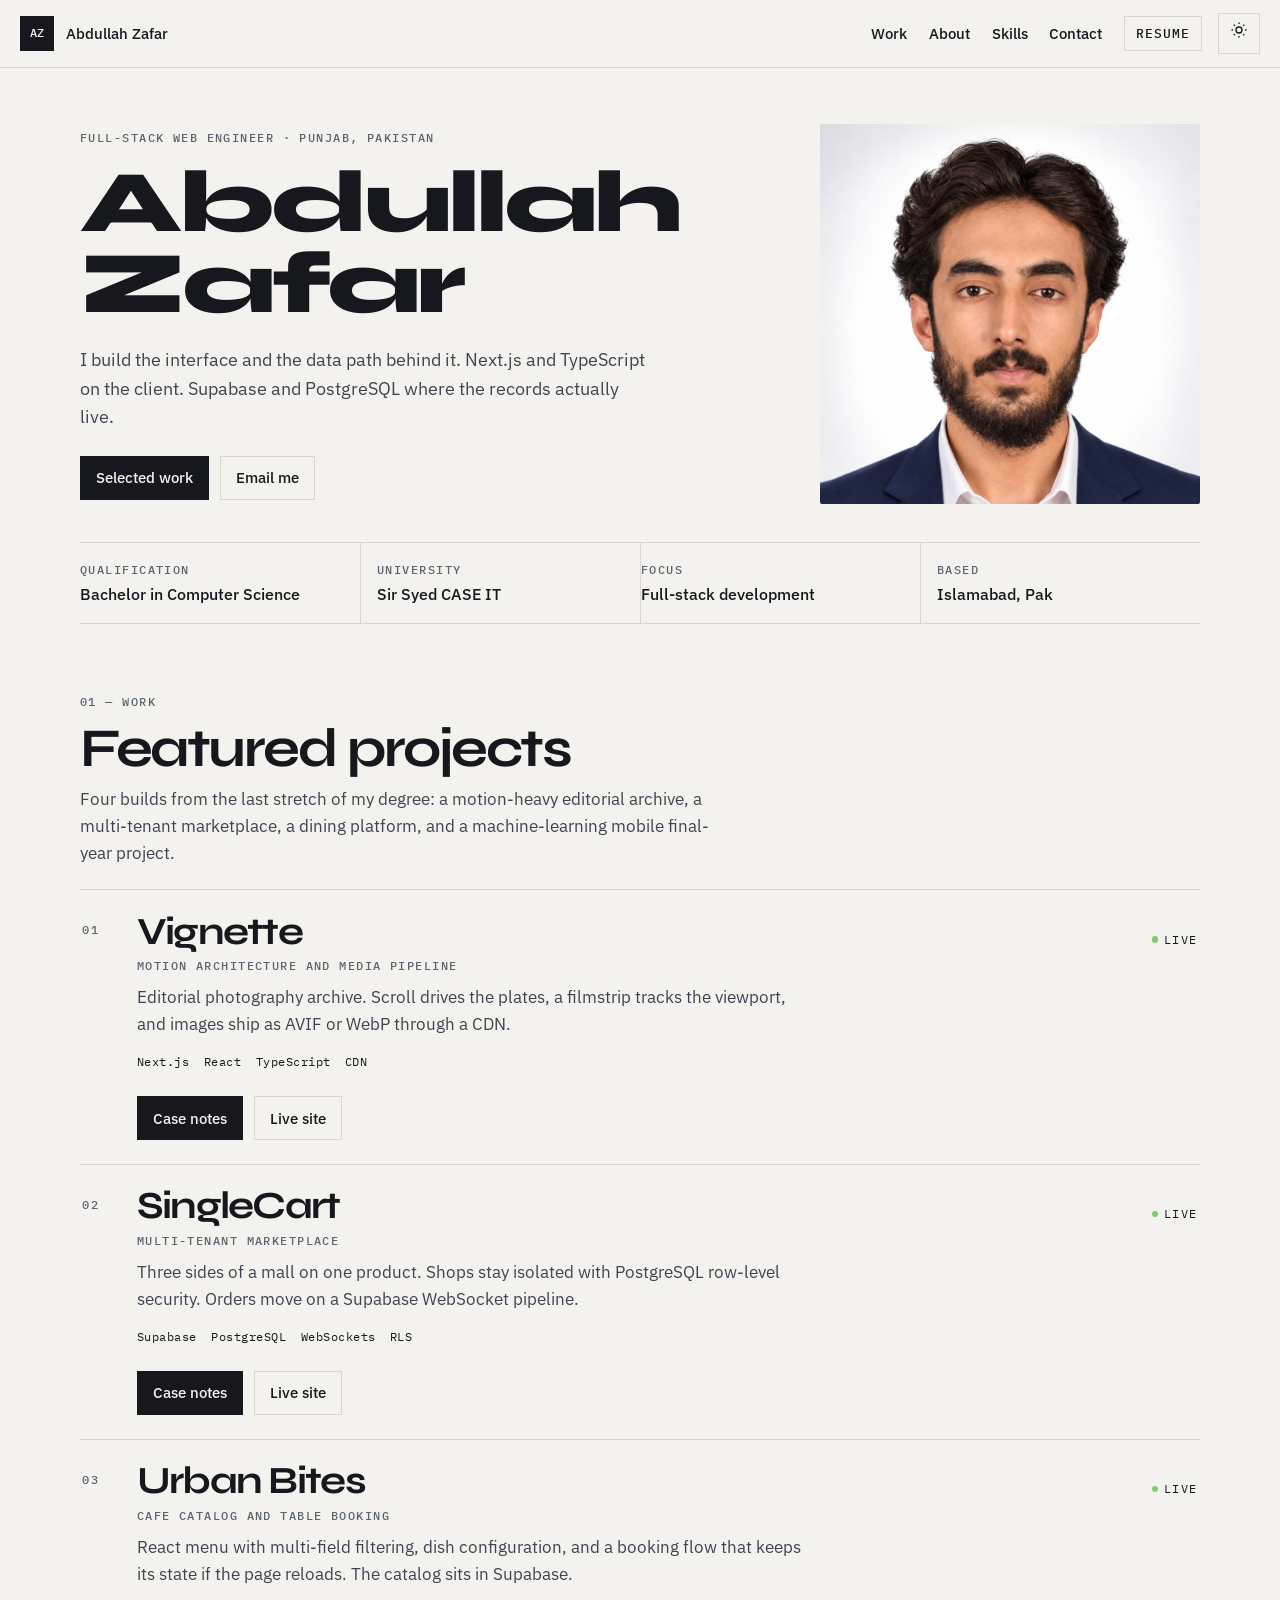
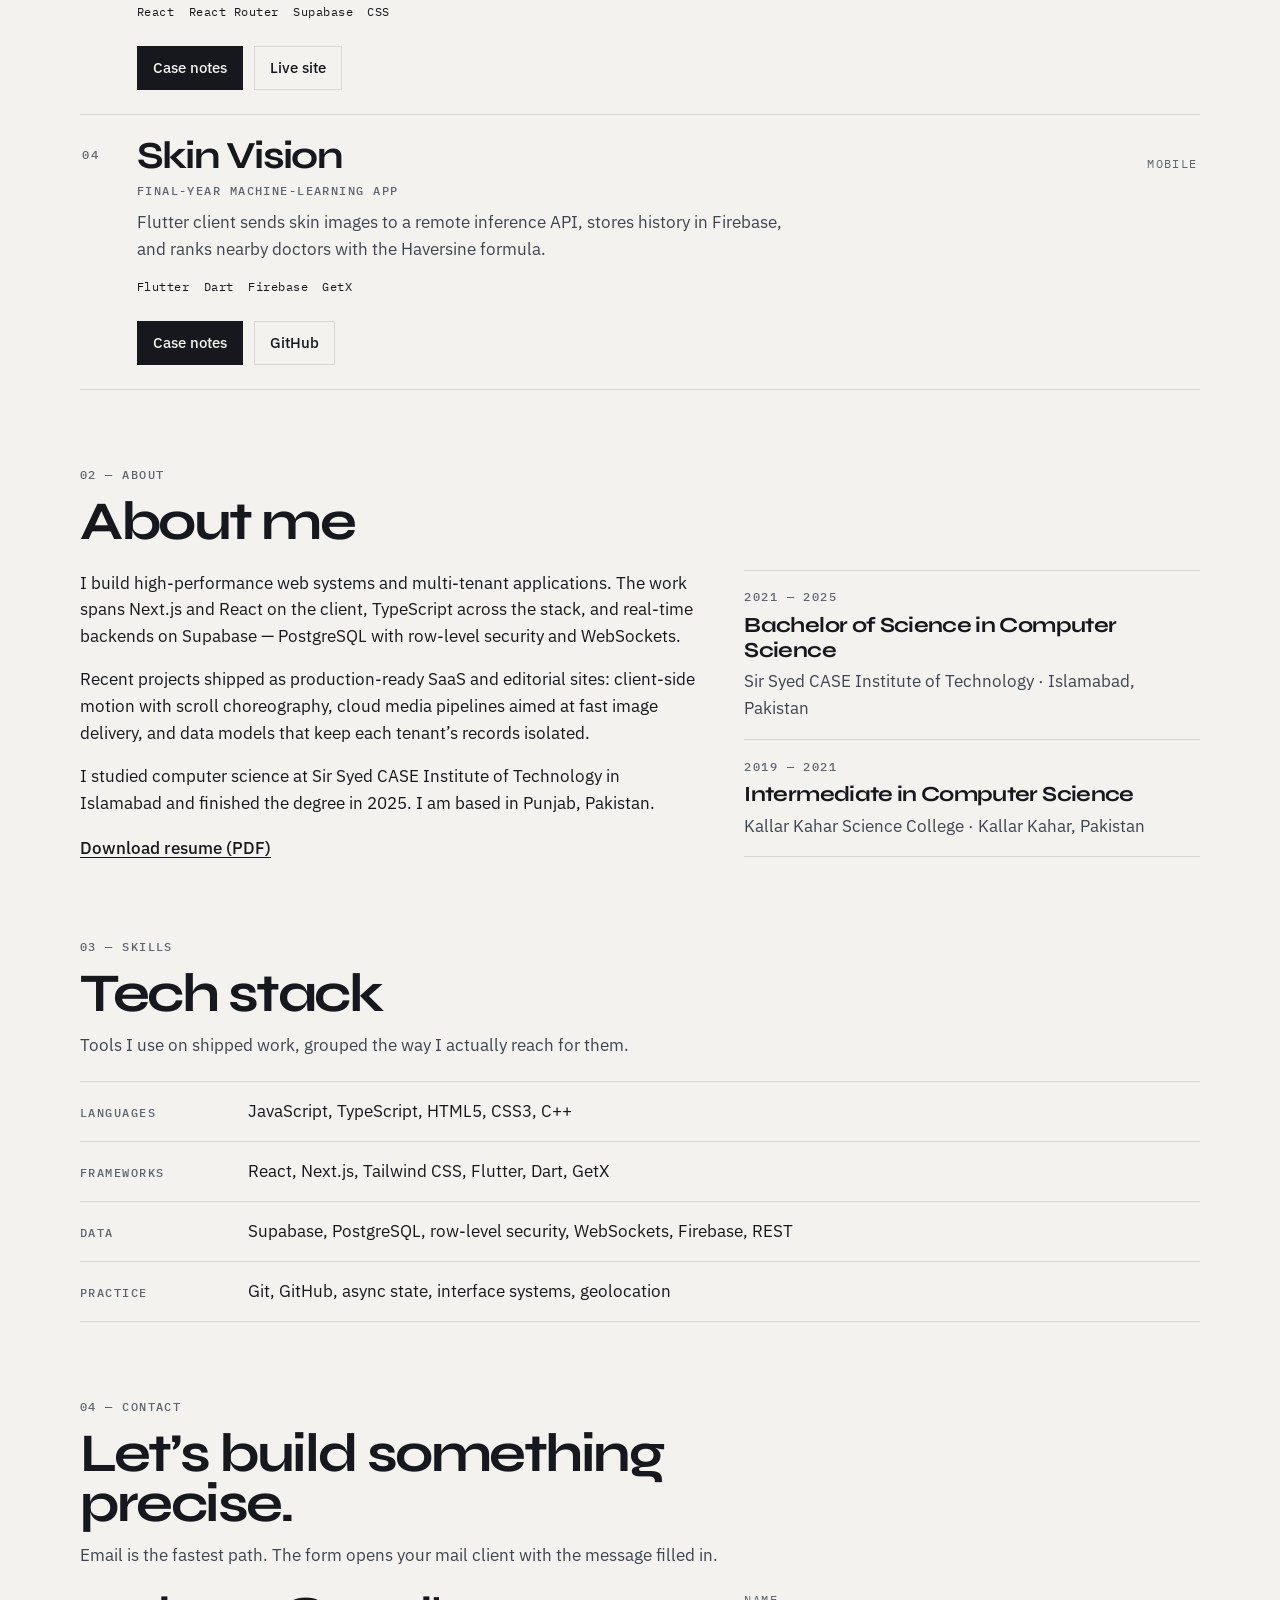
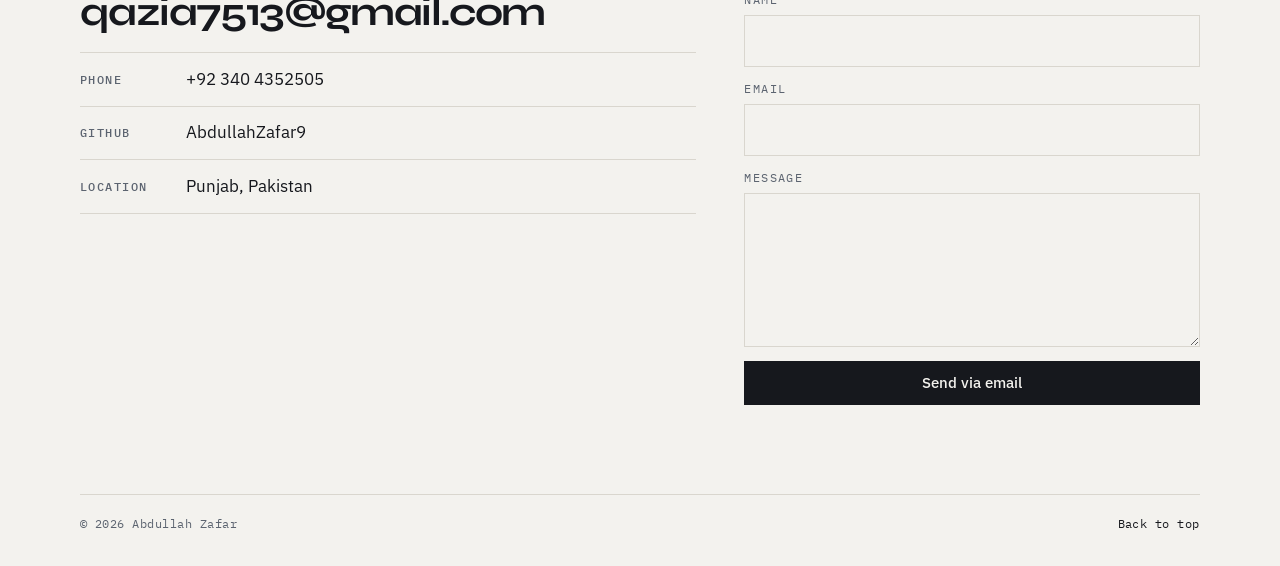
==== commit f2f228c6: "Refine the Task 1 portfolio into a developer layout. Replace the black theme and card treatment with" ====
--- a/Personal Developer Portfolio & Project Showcase/index.html
+++ b/Personal Developer Portfolio & Project Showcase/index.html
@@ -9,7 +9,7 @@
       content="Portfolio of Abdullah Zafar, a full-stack web engineer in Punjab, Pakistan. Next.js, React, TypeScript, and Supabase work including Vignette, SingleCart, Urban Bites, and Skin Vision."
     />
     <meta name="author" content="Abdullah Zafar" />
-    <meta name="theme-color" content="#07111f" />
+    <meta name="theme-color" content="#1b2838" />
     <meta property="og:title" content="Abdullah Zafar — Full-Stack Web Engineer" />
     <meta
       property="og:description"
@@ -21,7 +21,7 @@
     <link rel="preconnect" href="https://fonts.googleapis.com" />
     <link rel="preconnect" href="https://fonts.gstatic.com" crossorigin />
     <link
-      href="https://fonts.googleapis.com/css2?family=Instrument+Serif:ital@0;1&family=Outfit:wght@300;400;500;600&display=swap"
+      href="https://fonts.googleapis.com/css2?family=IBM+Plex+Mono:wght@400;500&family=IBM+Plex+Sans:ital,wght@0,400;0,500;0,600;1,400&family=Syne:wght@600;700;800&display=swap"
       rel="stylesheet"
     />
     <link rel="stylesheet" href="css/styles.css" />
@@ -33,7 +33,7 @@
           (window.matchMedia("(prefers-color-scheme: light)").matches ? "light" : "dark");
         document.documentElement.setAttribute("data-theme", theme);
         var meta = document.querySelector('meta[name="theme-color"]');
-        if (meta) meta.setAttribute("content", theme === "light" ? "#f6f1e8" : "#07111f");
+        if (meta) meta.setAttribute("content", theme === "light" ? "#f3f2ee" : "#1b2838");
       })();
     </script>
     <script type="application/ld+json">
@@ -111,30 +111,16 @@
     <main id="main">
       <section class="hero" aria-labelledby="hero-title">
         <div class="hero-copy">
-          <p class="eyebrow">Full-Stack Web Engineer · Punjab, Pakistan</p>
-          <h1 id="hero-title">Abdullah <em>Zafar</em></h1>
+          <p class="eyebrow">Full-stack web engineer · Punjab, Pakistan</p>
+          <h1 id="hero-title">Abdullah<br />Zafar</h1>
           <p class="lede">
-            Computer Science graduate engineering production web systems — editorial motion,
-            multi-tenant commerce, and real-time data — with Next.js, React, TypeScript, and Supabase.
+            I build the interface and the data path behind it. Next.js and TypeScript on the client.
+            Supabase and PostgreSQL where the records actually live.
           </p>
           <div class="hero-actions">
-            <a class="btn btn-primary" href="#work">View the work</a>
-            <a class="btn btn-ghost" href="#contact">Start a conversation</a>
-          </div>
-          <dl class="hero-facts">
-            <div>
-              <dt>Degree</dt>
-              <dd>BSCS, 2025</dd>
-            </div>
-            <div>
-              <dt>Focus</dt>
-              <dd>Web systems</dd>
-            </div>
-            <div>
-              <dt>Based</dt>
-              <dd>Punjab, PK</dd>
-            </div>
-          </dl>
+            <a class="btn btn-primary" href="#work">Selected work</a>
+            <a class="btn btn-ghost" href="#contact">Email me</a>
+          </div>
         </div>
         <figure class="portrait">
           <img
@@ -143,11 +129,25 @@
             width="1024"
             height="1024"
           />
-          <figcaption>
-            <span>Available for engineering roles</span>
-            <strong>CASE Institute of Technology</strong>
-          </figcaption>
         </figure>
+        <dl class="spec">
+          <div>
+            <dt>Qualification</dt>
+            <dd>Bachelor in Computer Science</dd>
+          </div>
+          <div>
+            <dt>University</dt>
+            <dd>Sir Syed CASE IT</dd>
+          </div>
+          <div>
+            <dt>Focus</dt>
+            <dd>Full-stack development</dd>
+          </div>
+          <div>
+            <dt>Based</dt>
+            <dd>Islamabad, Pak</dd>
+          </div>
+        </dl>
       </section>
 
       <section id="work" class="section" aria-labelledby="work-title">
@@ -159,22 +159,18 @@
             multi-tenant marketplace, a dining platform, and a machine-learning mobile final-year project.
           </p>
         </div>
-        <div class="project-grid">
+        <div class="project-list">
           <article class="project">
-            <div class="project-visual visual-vignette" aria-hidden="true">
-              <span>Archive</span>
-              <strong>Vignette</strong>
-            </div>
+            <p class="num">01</p>
             <div class="project-body">
-              <div class="project-meta">
-                <span>01</span>
+              <div class="project-top">
+                <h3>Vignette</h3>
                 <span class="status status-live">Live</span>
               </div>
-              <h3>Vignette</h3>
-              <p class="project-kicker">Technical motion architecture &amp; media optimization</p>
+              <p class="project-kicker">Motion architecture and media pipeline</p>
               <p>
-                Editorial photography archive with scroll-driven plates, inertia, and a cloud image
-                pipeline that serves AVIF and WebP.
+                Editorial photography archive. Scroll drives the plates, a filmstrip tracks the
+                viewport, and images ship as AVIF or WebP through a CDN.
               </p>
               <ul class="tags">
                 <li>Next.js</li>
@@ -190,22 +186,16 @@
           </article>
 
           <article class="project">
-            <div class="project-visual visual-cart" aria-hidden="true">
-              <span class="bar"></span>
-              <span class="bar"></span>
-              <span class="bar"></span>
-              <strong>SingleCart</strong>
-            </div>
+            <p class="num">02</p>
             <div class="project-body">
-              <div class="project-meta">
-                <span>02</span>
+              <div class="project-top">
+                <h3>SingleCart</h3>
                 <span class="status status-live">Live</span>
               </div>
-              <h3>SingleCart</h3>
-              <p class="project-kicker">Multi-tenant SaaS marketplace</p>
+              <p class="project-kicker">Multi-tenant marketplace</p>
               <p>
-                A three-sided digital mall: many boutiques, one cart, live order tracking, and
-                PostgreSQL row-level security between tenants.
+                Three sides of a mall on one product. Shops stay isolated with PostgreSQL row-level
+                security. Orders move on a Supabase WebSocket pipeline.
               </p>
               <ul class="tags">
                 <li>Supabase</li>
@@ -221,20 +211,16 @@
           </article>
 
           <article class="project">
-            <div class="project-visual visual-bites" aria-hidden="true">
-              <span>Since 2015</span>
-              <strong>Urban Bites</strong>
-            </div>
+            <p class="num">03</p>
             <div class="project-body">
-              <div class="project-meta">
-                <span>03</span>
+              <div class="project-top">
+                <h3>Urban Bites</h3>
                 <span class="status status-live">Live</span>
               </div>
-              <h3>Urban Bites</h3>
-              <p class="project-kicker">Dynamic cafe &amp; dining platform</p>
+              <p class="project-kicker">Cafe catalog and table booking</p>
               <p>
-                Menu filtering, dish configurators, and table booking on top of a Supabase catalog,
-                with a responsive interface built in React.
+                React menu with multi-field filtering, dish configuration, and a booking flow that
+                keeps its state if the page reloads. The catalog sits in Supabase.
               </p>
               <ul class="tags">
                 <li>React</li>
@@ -250,20 +236,16 @@
           </article>
 
           <article class="project">
-            <div class="project-visual visual-skin" aria-hidden="true">
-              <span>FYP</span>
-              <strong>Skin Vision</strong>
-            </div>
+            <p class="num">04</p>
             <div class="project-body">
-              <div class="project-meta">
-                <span>04</span>
+              <div class="project-top">
+                <h3>Skin Vision</h3>
                 <span class="status">Mobile</span>
               </div>
-              <h3>Skin Vision</h3>
-              <p class="project-kicker">ML-powered mobile application</p>
+              <p class="project-kicker">Final-year machine-learning app</p>
               <p>
-                Final-year Flutter app that sends skin images to a remote inference API, keeps an
-                encrypted history, and finds nearby doctors.
+                Flutter client sends skin images to a remote inference API, stores history in
+                Firebase, and ranks nearby doctors with the Haversine formula.
               </p>
               <ul class="tags">
                 <li>Flutter</li>
@@ -324,50 +306,24 @@
           <h2 id="skills-title">Tech stack</h2>
           <p>Tools I use on shipped work, grouped the way I actually reach for them.</p>
         </div>
-        <div class="skills-grid">
-          <article class="skill-group">
-            <h3>Languages &amp; frameworks</h3>
-            <ul>
-              <li>JavaScript (ES6+)</li>
-              <li>TypeScript</li>
-              <li>React.js</li>
-              <li>Next.js</li>
-              <li>HTML5</li>
-              <li>CSS3</li>
-              <li>Tailwind CSS</li>
-              <li>C++</li>
-            </ul>
-          </article>
-          <article class="skill-group">
-            <h3>Backend &amp; cloud</h3>
-            <ul>
-              <li>Supabase</li>
-              <li>PostgreSQL</li>
-              <li>Row-Level Security</li>
-              <li>WebSockets</li>
-              <li>Firebase</li>
-              <li>REST APIs</li>
-            </ul>
-          </article>
-          <article class="skill-group">
-            <h3>Mobile</h3>
-            <ul>
-              <li>Flutter</li>
-              <li>Dart</li>
-              <li>GetX</li>
-              <li>Geolocator</li>
-            </ul>
-          </article>
-          <article class="skill-group">
-            <h3>Tools &amp; workflow</h3>
-            <ul>
-              <li>Git</li>
-              <li>GitHub</li>
-              <li>Async state</li>
-              <li>UI systems</li>
-            </ul>
-          </article>
-        </div>
+        <dl class="stack">
+          <div>
+            <dt>Languages</dt>
+            <dd>JavaScript, TypeScript, HTML5, CSS3, C++</dd>
+          </div>
+          <div>
+            <dt>Frameworks</dt>
+            <dd>React, Next.js, Tailwind CSS, Flutter, Dart, GetX</dd>
+          </div>
+          <div>
+            <dt>Data</dt>
+            <dd>Supabase, PostgreSQL, row-level security, WebSockets, Firebase, REST</dd>
+          </div>
+          <div>
+            <dt>Practice</dt>
+            <dd>Git, GitHub, async state, interface systems, geolocation</dd>
+          </div>
+        </dl>
       </section>
 
       <section id="contact" class="section" aria-labelledby="contact-title">
--- a/Personal Developer Portfolio & Project Showcase/css/styles.css
+++ b/Personal Developer Portfolio & Project Showcase/css/styles.css
@@ -1,30 +1,25 @@
 :root {
-  --bg: #07111f;
-  --bg-elev: #102033;
-  --bg-soft: #0c192b;
-  --text: #f4efe6;
-  --muted: #b7c2d0;
-  --line: rgba(244, 239, 230, 0.14);
-  --accent: #e4c09a;
-  --accent-ink: #1c140c;
-  --accent-2: #8eb7e8;
-  --shadow: 0 24px 60px rgba(0, 0, 0, 0.35);
-  --header: 4.5rem;
-  --radius: 1.25rem;
+  --bg: #1b2838;
+  --elev: #243447;
+  --text: #f4f7fa;
+  --muted: #c9d4e0;
+  --faint: #9eb0c4;
+  --line: #3d5470;
+  --accent: #e4f56a;
+  --accent-ink: #16180c;
+  --header: 4.25rem;
   color-scheme: dark;
 }
 
 html[data-theme="light"] {
-  --bg: #f6f1e8;
-  --bg-elev: #fffdf8;
-  --bg-soft: #efe7da;
-  --text: #142033;
-  --muted: #4e5d70;
-  --line: rgba(20, 32, 51, 0.12);
-  --accent: #8a5a2b;
-  --accent-ink: #fffaf3;
-  --accent-2: #1d4e89;
-  --shadow: 0 18px 40px rgba(20, 32, 51, 0.08);
+  --bg: #f3f2ee;
+  --elev: #fffcf7;
+  --text: #16181d;
+  --muted: #3e4450;
+  --faint: #5c6470;
+  --line: #d9d6ce;
+  --accent: #16181d;
+  --accent-ink: #f3f2ee;
   color-scheme: light;
 }
 
@@ -36,21 +31,18 @@
 
 html {
   scroll-behavior: smooth;
-  scroll-padding-top: 5.75rem;
+  scroll-padding-top: 5.5rem;
 }
 
 body {
   margin: 0;
   min-height: 100vh;
-  font-family: "Outfit", "Segoe UI", sans-serif;
-  font-weight: 400;
+  overflow-x: hidden;
+  background: var(--bg);
+  color: var(--text);
+  font-family: "IBM Plex Sans", "Segoe UI", sans-serif;
   font-size: 1.05rem;
   line-height: 1.6;
-  color: var(--text);
-  background:
-    radial-gradient(900px 480px at 100% -10%, color-mix(in srgb, var(--accent) 22%, transparent), transparent 60%),
-    radial-gradient(700px 420px at -10% 10%, color-mix(in srgb, var(--accent-2) 18%, transparent), transparent 55%),
-    var(--bg);
 }
 
 body.nav-open {
@@ -76,10 +68,11 @@
 h1,
 h2,
 h3 {
-  font-family: "Instrument Serif", Georgia, serif;
-  font-weight: 400;
-  letter-spacing: -0.03em;
-  line-height: 0.95;
+  margin: 0;
+  font-family: Syne, "Segoe UI", sans-serif;
+  font-weight: 700;
+  letter-spacing: -0.045em;
+  line-height: 0.92;
 }
 
 p {
@@ -91,14 +84,13 @@
   left: 1rem;
   top: -4rem;
   z-index: 50;
-  padding: 0.6rem 0.9rem;
+  padding: 0.55rem 0.8rem;
   background: var(--accent);
   color: var(--accent-ink);
-  border-radius: 999px;
 }
 
 .skip-link:focus {
-  top: 1rem;
+  top: 0.75rem;
 }
 
 .site-header {
@@ -107,61 +99,61 @@
   z-index: 30;
   display: flex;
   align-items: center;
-  justify-content: space-between;
   gap: 1rem;
   min-height: var(--header);
-  padding: 0.75rem 1.25rem;
-  background: color-mix(in srgb, var(--bg) 96%, transparent);
+  padding: 0.7rem 1.25rem;
+  background: var(--bg);
   border-bottom: 1px solid var(--line);
 }
 
 .brand {
+  position: relative;
+  z-index: 32;
   display: flex;
   align-items: center;
   gap: 0.7rem;
   text-decoration: none;
+}
+
+.brand-mark {
+  display: grid;
+  place-items: center;
+  width: 2.15rem;
+  height: 2.15rem;
+  background: var(--text);
+  color: var(--bg);
+  font-family: "IBM Plex Mono", ui-monospace, monospace;
+  font-size: 0.72rem;
+  font-weight: 500;
+  letter-spacing: 0.04em;
+}
+
+.brand-name {
+  font-size: 0.95rem;
+  font-weight: 500;
+}
+
+.header-actions {
   position: relative;
   z-index: 32;
-}
-
-.brand-mark {
-  display: grid;
-  place-items: center;
-  width: 2.4rem;
-  height: 2.4rem;
-  border-radius: 0.7rem;
-  background: var(--text);
-  color: var(--bg);
-  font-size: 0.82rem;
-  font-weight: 600;
-  letter-spacing: 0.04em;
-}
-
-.brand-name {
-  font-weight: 500;
-}
-
-.header-actions {
   display: flex;
   align-items: center;
   gap: 0.4rem;
-  position: relative;
-  z-index: 32;
+  margin-left: auto;
 }
 
 .icon-btn {
   display: grid;
   place-items: center;
-  width: 2.75rem;
-  height: 2.75rem;
-  border-radius: 999px;
+  width: 2.6rem;
+  height: 2.6rem;
   border: 1px solid var(--line);
-  background: var(--bg-elev);
+  background: transparent;
   cursor: pointer;
 }
 
 .icon-btn:hover {
-  border-color: var(--accent);
+  border-color: var(--text);
 }
 
 html[data-theme="dark"] .icon-sun,
@@ -176,9 +168,7 @@
   width: 1rem;
   height: 1.5px;
   background: currentColor;
-  border-radius: 2px;
   position: relative;
-  transition: transform 0.2s ease;
 }
 
 .menu-toggle .burger::before,
@@ -216,13 +206,13 @@
 
 @media (max-width: 759px) {
   .site-nav.is-open {
-    display: flex;
     position: fixed;
     inset: 0;
     z-index: 31;
+    display: flex;
     flex-direction: column;
     justify-content: center;
-    gap: 0.4rem;
+    gap: 0.35rem;
     padding: 5.5rem 1.75rem 2rem;
     background: var(--bg);
   }
@@ -230,60 +220,69 @@
 
 .site-nav a {
   text-decoration: none;
-  font-family: "Instrument Serif", Georgia, serif;
-  font-size: clamp(2.4rem, 8vw, 3.4rem);
-  padding: 0.15rem 0;
+  font-family: Syne, sans-serif;
+  font-size: clamp(2.2rem, 8vw, 3.2rem);
+  letter-spacing: -0.04em;
 }
 
 .site-nav a:hover {
   color: var(--accent);
 }
 
+html[data-theme="light"] .site-nav a:hover {
+  color: var(--text);
+  text-decoration: underline;
+  text-underline-offset: 0.15em;
+}
+
 .nav-cv {
-  margin-top: 0.8rem;
-  font-family: "Outfit", sans-serif !important;
-  font-size: 1rem !important;
-  letter-spacing: 0.08em;
+  margin-top: 1rem;
+  font-family: "IBM Plex Mono", ui-monospace, monospace !important;
+  font-size: 0.82rem !important;
+  letter-spacing: 0.12em !important;
   text-transform: uppercase;
 }
 
 main {
-  width: min(1120px, calc(100% - 2.5rem));
+  width: min(1120px, calc(100% - 2.4rem));
   margin: 0 auto;
 }
 
 .hero {
   display: grid;
-  gap: 2.5rem;
-  padding: 2.5rem 0 3.5rem;
+  gap: 2rem;
+  padding: 2.4rem 0 0;
 }
 
 .eyebrow,
 .index,
 .project-kicker,
 .dialog-kicker,
-.when {
-  margin: 0 0 0.8rem;
-  color: var(--accent);
-  font-size: 0.78rem;
-  font-weight: 600;
-  letter-spacing: 0.14em;
+.when,
+.num,
+.spec dt,
+.stack dt,
+.contact-list span:first-child {
+  font-family: "IBM Plex Mono", ui-monospace, monospace;
+  font-size: 0.75rem;
+  font-weight: 500;
+  letter-spacing: 0.12em;
   text-transform: uppercase;
 }
 
+.eyebrow {
+  margin-bottom: 1rem;
+  color: var(--faint);
+}
+
 h1 {
-  margin: 0;
-  font-size: clamp(4rem, 16vw, 6.4rem);
-}
-
-h1 em {
-  font-style: italic;
-  color: var(--accent);
+  font-size: clamp(3.3rem, 7vw, 5.5rem);
+  font-weight: 800;
 }
 
 .lede {
-  max-width: 38rem;
-  margin-top: 1.2rem;
+  max-width: 36rem;
+  margin-top: 1.3rem;
   color: var(--muted);
   font-size: 1.12rem;
 }
@@ -292,7 +291,7 @@
 .project-actions {
   display: flex;
   flex-wrap: wrap;
-  gap: 0.7rem;
+  gap: 0.65rem;
   margin-top: 1.5rem;
 }
 
@@ -300,13 +299,13 @@
   display: inline-flex;
   align-items: center;
   justify-content: center;
-  min-height: 2.9rem;
-  padding: 0.65rem 1.1rem;
-  border-radius: 999px;
+  min-height: 2.75rem;
+  padding: 0.55rem 0.95rem;
   border: 1px solid transparent;
+  background: transparent;
   text-decoration: none;
   cursor: pointer;
-  font-size: 0.95rem;
+  font-size: 0.92rem;
   font-weight: 500;
 }
 
@@ -316,250 +315,161 @@
 }
 
 .btn-ghost {
-  background: transparent;
   border-color: var(--line);
-  color: var(--text);
 }
 
 .btn:hover {
   transform: translateY(-1px);
 }
 
-.hero-facts {
-  display: grid;
-  grid-template-columns: repeat(3, minmax(0, 1fr));
-  gap: 0.8rem;
-  margin: 2rem 0 0;
-}
-
-.hero-facts div {
-  padding-top: 0.8rem;
-  border-top: 1px solid var(--line);
-}
-
-.hero-facts dt {
-  color: var(--muted);
-  font-size: 0.75rem;
-  letter-spacing: 0.12em;
-  text-transform: uppercase;
-}
-
-.hero-facts dd {
-  margin: 0.25rem 0 0;
-  font-family: "Instrument Serif", Georgia, serif;
-  font-size: 1.45rem;
-}
-
 .portrait {
   margin: 0;
 }
 
 .portrait img {
   width: 100%;
+  height: auto;
+  max-width: 380px;
   aspect-ratio: 1;
   object-fit: cover;
-  object-position: center 18%;
-  border-radius: 1.8rem 1.8rem 0.4rem 1.8rem;
-  box-shadow: var(--shadow);
-}
-
-.portrait figcaption {
+  object-position: center 16%;
+  border-radius: 2px;
+}
+
+.spec {
+  display: grid;
+  grid-template-columns: 1fr 1fr;
+  margin: 0.4rem 0 0;
+  border-top: 1px solid var(--line);
+  border-bottom: 1px solid var(--line);
+}
+
+.spec div {
+  padding: 0.95rem 0.2rem 1rem;
+}
+
+.spec div:nth-child(odd) {
+  padding-right: 0.8rem;
+}
+
+.spec dt {
+  color: var(--faint);
+}
+
+.spec dd {
+  margin: 0.3rem 0 0;
+  font-size: 1rem;
+  font-weight: 500;
+  line-height: 1.35;
+}
+
+.section {
+  padding: 4.2rem 0 0.5rem;
+  scroll-margin-top: calc(var(--header) + 0.6rem);
+}
+
+.section-head {
+  display: grid;
+  gap: 0.8rem;
+  max-width: 40rem;
+  margin-bottom: 1.4rem;
+}
+
+.section-head h2 {
+  font-size: clamp(2.3rem, 5vw, 3.4rem);
+}
+
+.index {
+  color: var(--faint);
+}
+
+.section-head p:last-child {
+  color: var(--muted);
+}
+
+.project-list {
+  border-top: 1px solid var(--line);
+}
+
+.project {
+  display: grid;
+  grid-template-columns: 2.6rem 1fr;
+  gap: 0.4rem 0.8rem;
+  padding: 1.45rem 0.15rem 1.5rem;
+  border-bottom: 1px solid var(--line);
+}
+
+.project:hover {
+  background: color-mix(in srgb, var(--elev) 70%, transparent);
+}
+
+.num {
+  margin-top: 0.4rem;
+  color: var(--faint);
+}
+
+.project-top {
   display: flex;
+  align-items: baseline;
   justify-content: space-between;
   gap: 1rem;
-  margin-top: 0.8rem;
-  color: var(--muted);
-  font-size: 0.86rem;
-}
-
-.portrait figcaption strong {
-  color: var(--text);
-  font-weight: 500;
-}
-
-.section {
-  padding: 1.5rem 0 4rem;
-  scroll-margin-top: calc(var(--header) + 0.75rem);
-}
-
-.section-head {
-  max-width: 40rem;
-  margin-bottom: 1.6rem;
-}
-
-.section-head h2,
-.about-copy + .timeline h3,
-.skill-group h3 {
-  margin: 0;
-}
-
-.section-head h2 {
-  font-size: clamp(2.6rem, 6vw, 4.2rem);
-}
-
-.section-head p:last-child {
-  margin-top: 0.9rem;
-  color: var(--muted);
-}
-
-.project-grid,
-.skills-grid,
-.about-layout,
-.contact-layout {
-  display: grid;
-  gap: 1rem;
-}
-
-.project {
-  display: flex;
-  flex-direction: column;
-  background: var(--bg-elev);
-  border: 1px solid var(--line);
-  border-radius: var(--radius);
-  overflow: hidden;
-  box-shadow: var(--shadow);
-}
-
-.project-visual {
-  position: relative;
-  min-height: 11rem;
-  padding: 1.2rem 1.25rem;
-  display: flex;
-  flex-direction: column;
-  justify-content: space-between;
-  overflow: hidden;
-}
-
-.project-visual span {
-  font-size: 0.75rem;
-  letter-spacing: 0.16em;
-  text-transform: uppercase;
-}
-
-.project-visual strong {
-  margin-top: auto;
-  font-family: "Instrument Serif", Georgia, serif;
-  font-size: clamp(2.4rem, 5vw, 3.3rem);
-  font-weight: 400;
-  line-height: 0.9;
-}
-
-.visual-vignette {
-  background:
-    linear-gradient(160deg, rgba(228, 192, 154, 0.25), transparent 45%),
-    #14110e;
-  color: #f6efe4;
-}
-
-.visual-cart {
-  background: #12304f;
-  color: #f4efe6;
-}
-
-.visual-cart .bar {
-  position: absolute;
-  right: 8%;
-  width: 38%;
-  height: 0.7rem;
-  border-radius: 999px;
-  background: #e4c09a;
-  letter-spacing: 0;
-  text-transform: none;
-}
-
-.visual-cart .bar:nth-child(1) {
-  top: 28%;
-  width: 46%;
-  opacity: 1;
-}
-
-.visual-cart .bar:nth-child(2) {
-  top: 46%;
-  width: 34%;
-  background: #8eb7e8;
-}
-
-.visual-cart .bar:nth-child(3) {
-  top: 64%;
-  width: 22%;
-  opacity: 0.7;
-}
-
-.visual-bites {
-  background:
-    radial-gradient(circle at 85% 20%, #f0d7b4, transparent 40%),
-    #6d3b2a;
-  color: #fff8ef;
-}
-
-.visual-skin {
-  background:
-    radial-gradient(circle at 20% 80%, rgba(142, 183, 232, 0.45), transparent 42%),
-    repeating-linear-gradient(90deg, transparent, transparent 18px, rgba(255, 255, 255, 0.06) 18px, rgba(255, 255, 255, 0.06) 19px),
-    #0e3b46;
-  color: #f3fffd;
-}
-
-.project-body {
-  display: flex;
-  flex-direction: column;
-  gap: 0.55rem;
-  padding: 1.15rem 1.2rem 1.25rem;
-  flex: 1;
-}
-
-.project-meta {
-  display: flex;
-  justify-content: space-between;
-  color: var(--muted);
-  font-size: 0.8rem;
-  letter-spacing: 0.12em;
 }
 
 .project h3 {
-  margin: 0;
-  font-size: 2rem;
+  font-size: clamp(1.8rem, 4vw, 2.4rem);
 }
 
 .project-kicker {
-  margin: 0;
+  margin: 0.45rem 0 0.55rem;
+  color: var(--faint);
 }
 
 .project-body > p:last-of-type {
+  max-width: 42rem;
   color: var(--muted);
 }
 
 .tags {
   display: flex;
   flex-wrap: wrap;
-  gap: 0.4rem;
-  margin: 0.4rem 0 0;
+  gap: 0.35rem 0.9rem;
+  margin: 0.9rem 0 0;
   padding: 0;
   list-style: none;
-}
-
-.tags li {
-  padding: 0.28rem 0.6rem;
-  border-radius: 999px;
-  background: var(--bg-soft);
-  border: 1px solid var(--line);
+  color: var(--text);
+  font-family: "IBM Plex Mono", ui-monospace, monospace;
   font-size: 0.78rem;
-}
-
-.project-actions {
-  margin-top: auto;
-  padding-top: 0.8rem;
+  letter-spacing: 0.04em;
+}
+
+.status {
+  color: var(--faint);
+  font-family: "IBM Plex Mono", ui-monospace, monospace;
+  font-size: 0.72rem;
+  letter-spacing: 0.12em;
+  text-transform: uppercase;
+  white-space: nowrap;
+}
+
+.status-live {
+  color: var(--text);
 }
 
 .status-live::before {
   content: "";
   display: inline-block;
-  width: 0.45rem;
-  height: 0.45rem;
+  width: 0.42rem;
+  height: 0.42rem;
   margin-right: 0.35rem;
   border-radius: 50%;
-  background: #3ddc97;
+  background: #7dce6a;
   transform: translateY(-1px);
+}
+
+.about-layout,
+.contact-layout {
+  display: grid;
+  gap: 1.4rem;
 }
 
 .about-copy p + p {
@@ -568,71 +478,63 @@
 
 .text-link {
   display: inline-block;
-  margin-top: 1.2rem;
-  color: var(--accent);
+  margin-top: 1.15rem;
   font-weight: 500;
+  text-underline-offset: 0.18em;
 }
 
 .timeline {
   list-style: none;
   margin: 0;
   padding: 0;
-  display: grid;
-  gap: 0.8rem;
+  border-top: 1px solid var(--line);
 }
 
 .timeline li {
-  padding: 1.1rem 1.15rem;
-  background: var(--bg-elev);
-  border: 1px solid var(--line);
-  border-radius: var(--radius);
+  padding: 1.05rem 0;
+  border-bottom: 1px solid var(--line);
+}
+
+.when {
+  margin-bottom: 0.4rem;
+  color: var(--faint);
 }
 
 .timeline h3 {
-  margin: 0 0 0.4rem;
-  font-size: 1.7rem;
-  line-height: 1.1;
+  margin-bottom: 0.35rem;
+  font-size: 1.35rem;
+  line-height: 1.15;
+  letter-spacing: -0.03em;
 }
 
 .timeline p:last-child {
   color: var(--muted);
 }
 
-.skill-group {
-  padding: 1.15rem;
-  background: var(--bg-elev);
-  border: 1px solid var(--line);
-  border-radius: var(--radius);
-}
-
-.skill-group h3 {
-  margin: 0 0 0.9rem;
-  font-size: 1.7rem;
-}
-
-.skill-group ul {
-  display: flex;
-  flex-wrap: wrap;
-  gap: 0.45rem;
+.stack {
   margin: 0;
-  padding: 0;
-  list-style: none;
-}
-
-.skill-group li {
-  padding: 0.4rem 0.7rem;
-  border-radius: 0.7rem;
-  background: var(--bg-soft);
-  border: 1px solid var(--line);
-  font-size: 0.92rem;
+  border-top: 1px solid var(--line);
+}
+
+.stack div {
+  display: grid;
+  gap: 0.25rem;
+  padding: 1rem 0;
+  border-bottom: 1px solid var(--line);
+}
+
+.stack dt {
+  color: var(--faint);
+}
+
+.stack dd {
+  margin: 0;
+  font-size: 1.05rem;
 }
 
 .contact-card,
 .contact-form {
-  padding: 1.2rem;
-  background: var(--bg-elev);
-  border: 1px solid var(--line);
-  border-radius: var(--radius);
+  padding: 0;
 }
 
 .contact-card {
@@ -641,70 +543,74 @@
 
 .contact-email {
   display: inline-block;
-  font-family: "Instrument Serif", Georgia, serif;
-  font-size: clamp(1.8rem, 4vw, 2.6rem);
+  font-family: Syne, sans-serif;
+  font-size: clamp(1.7rem, 4vw, 2.5rem);
+  font-weight: 700;
+  letter-spacing: -0.04em;
   line-height: 1.05;
   text-decoration: none;
   overflow-wrap: anywhere;
 }
 
 .contact-email:hover {
-  color: var(--accent);
+  text-decoration: underline;
+  text-underline-offset: 0.12em;
 }
 
 .contact-list {
   list-style: none;
-  margin: 1.3rem 0 0;
+  margin: 1.2rem 0 0;
   padding: 0;
+  border-top: 1px solid var(--line);
 }
 
 .contact-list li {
   display: grid;
-  grid-template-columns: 6.5rem 1fr;
-  gap: 0.5rem;
-  padding: 0.75rem 0;
-  border-top: 1px solid var(--line);
+  grid-template-columns: 6rem 1fr;
+  gap: 0.6rem;
+  padding: 0.8rem 0;
+  border-bottom: 1px solid var(--line);
 }
 
 .contact-list span:first-child {
-  color: var(--muted);
-  font-size: 0.78rem;
+  color: var(--faint);
+  align-self: center;
+}
+
+.contact-list a {
+  text-decoration: none;
+}
+
+.contact-list a:hover {
+  text-decoration: underline;
+  text-underline-offset: 0.15em;
+}
+
+.contact-form {
+  display: grid;
+  gap: 0.85rem;
+}
+
+.contact-form label {
+  display: grid;
+  gap: 0.35rem;
+  color: var(--faint);
+  font-family: "IBM Plex Mono", ui-monospace, monospace;
+  font-size: 0.72rem;
   letter-spacing: 0.12em;
   text-transform: uppercase;
-  align-self: center;
-}
-
-.contact-list a {
-  text-decoration: none;
-}
-
-.contact-list a:hover {
-  color: var(--accent);
-}
-
-.contact-form {
-  display: grid;
-  gap: 0.85rem;
-}
-
-.contact-form label {
-  display: grid;
-  gap: 0.35rem;
-  font-size: 0.82rem;
-  letter-spacing: 0.08em;
-  text-transform: uppercase;
-  color: var(--muted);
 }
 
 .contact-form input,
 .contact-form textarea {
   width: 100%;
-  padding: 0.8rem 0.85rem;
-  border-radius: 0.8rem;
+  padding: 0.75rem 0.8rem;
   border: 1px solid var(--line);
-  background: var(--bg);
+  border-radius: 0;
+  background: transparent;
+  letter-spacing: 0;
   text-transform: none;
-  letter-spacing: 0;
+  font-family: "IBM Plex Sans", sans-serif;
   font-size: 1rem;
 }
 
@@ -717,65 +623,78 @@
   outline-offset: 3px;
 }
 
+html[data-theme="light"] .btn:focus-visible,
+html[data-theme="light"] a:focus-visible,
+html[data-theme="light"] .icon-btn:focus-visible,
+html[data-theme="light"] .contact-form input:focus,
+html[data-theme="light"] .contact-form textarea:focus {
+  outline-color: #16181d;
+}
+
 .form-status {
   min-height: 1.2rem;
   color: var(--muted);
   font-size: 0.92rem;
-  text-transform: none;
-  letter-spacing: 0;
 }
 
 .site-footer {
   display: flex;
   justify-content: space-between;
   gap: 1rem;
-  width: min(1120px, calc(100% - 2.5rem));
-  margin: 0 auto;
+  width: min(1120px, calc(100% - 2.4rem));
+  margin: 3rem auto 0;
   padding: 1.2rem 0 2rem;
   border-top: 1px solid var(--line);
-  color: var(--muted);
-  font-size: 0.92rem;
+  color: var(--faint);
+  font-family: "IBM Plex Mono", ui-monospace, monospace;
+  font-size: 0.78rem;
+  letter-spacing: 0.04em;
 }
 
 .site-footer a {
   color: var(--text);
+  text-decoration: none;
 }
 
 dialog {
-  width: min(680px, calc(100% - 1.5rem));
-  max-height: min(85vh, 760px);
+  width: min(640px, calc(100% - 1.5rem));
+  max-height: min(85vh, 740px);
   margin: auto;
   padding: 0;
   border: 1px solid var(--line);
-  border-radius: 1.4rem;
-  background: var(--bg-elev);
+  background: var(--elev);
   color: var(--text);
   overflow: auto;
 }
 
 dialog::backdrop {
-  background: rgba(5, 10, 18, 0.72);
+  background: rgba(8, 9, 11, 0.72);
 }
 
 .dialog-panel {
   position: relative;
-  padding: 1.5rem 1.3rem 1.4rem;
+  padding: 1.5rem 1.25rem 1.35rem;
 }
 
 .dialog-close {
   position: absolute;
-  top: 0.9rem;
-  right: 0.9rem;
+  top: 0.85rem;
+  right: 0.85rem;
+  background: var(--elev);
 }
 
 .dialog-panel h2 {
-  margin: 0.2rem 2.5rem 0 0;
-  font-size: clamp(2.4rem, 6vw, 3.6rem);
+  margin: 0.15rem 2.4rem 0 0;
+  font-size: clamp(2.2rem, 6vw, 3.2rem);
+}
+
+.dialog-kicker {
+  color: var(--faint);
 }
 
 .dialog-sub {
-  margin: 0.6rem 0 1rem;
-  color: var(--accent);
+  margin: 0.7rem 0 1rem;
+  color: var(--muted);
 }
 
 .dialog-panel p + p {
@@ -783,7 +702,7 @@
 }
 
 .dialog-panel .btn {
-  margin-top: 0.4rem;
+  margin-top: 0.5rem;
 }
 
 @media (min-width: 760px) {
@@ -791,79 +710,80 @@
     display: none;
   }
 
-  .site-header {
-    padding-inline: 1.5rem;
-  }
-
   .header-actions {
     order: 3;
+    margin-left: 0;
   }
 
   .site-nav {
     display: flex;
     align-items: center;
     order: 2;
-    gap: 1.25rem;
+    gap: 1.35rem;
     margin-left: auto;
-    margin-right: 0.4rem;
   }
 
   .site-nav a {
-    font-family: "Outfit", sans-serif;
+    font-family: "IBM Plex Sans", sans-serif;
     font-size: 0.95rem;
-    text-decoration: none;
+    font-weight: 500;
+    letter-spacing: 0;
   }
 
   .nav-cv {
     margin-top: 0;
-    padding: 0.4rem 0.75rem;
+    padding: 0.4rem 0.7rem;
     border: 1px solid var(--line);
-    border-radius: 999px;
-    letter-spacing: 0.04em;
-    text-transform: none;
+    letter-spacing: 0.08em !important;
   }
 
   .hero {
-    grid-template-columns: 1.15fr 0.85fr;
-    align-items: end;
-    padding-top: 4rem;
-    gap: 3rem;
+    grid-template-columns: minmax(0, 1.35fr) minmax(260px, 380px);
+    align-items: center;
+    column-gap: 3.5rem;
+    padding-top: 3.5rem;
+  }
+
+  .spec {
+    grid-column: 1 / -1;
+    grid-template-columns: repeat(4, 1fr);
+  }
+
+  .spec div,
+  .spec div:nth-child(odd) {
+    padding: 1.05rem 1rem 1.1rem 0;
+  }
+
+  .spec div + div {
+    padding-left: 1rem;
+    border-left: 1px solid var(--line);
+  }
+
+  .portrait {
+    justify-self: end;
   }
 
   .portrait img {
-    max-height: 560px;
-  }
-
-  .project-grid,
-  .skills-grid {
-    grid-template-columns: 1fr 1fr;
+    margin-left: auto;
   }
 
   .about-layout,
   .contact-layout {
     grid-template-columns: 1.15fr 0.85fr;
+    gap: 3rem;
+    align-items: start;
+  }
+
+  .stack div {
+    grid-template-columns: 9rem 1fr;
+    align-items: baseline;
     gap: 1.5rem;
-    align-items: start;
-  }
-}
-
-@media (min-width: 1040px) {
-  .skills-grid {
-    grid-template-columns: repeat(4, 1fr);
   }
 }
 
 @media (max-width: 520px) {
   .brand-name {
     display: none;
-  }
-
-  .hero-facts {
-    grid-template-columns: 1fr;
-  }
-
-  .portrait figcaption {
-    flex-direction: column;
   }
 
   .contact-list li {
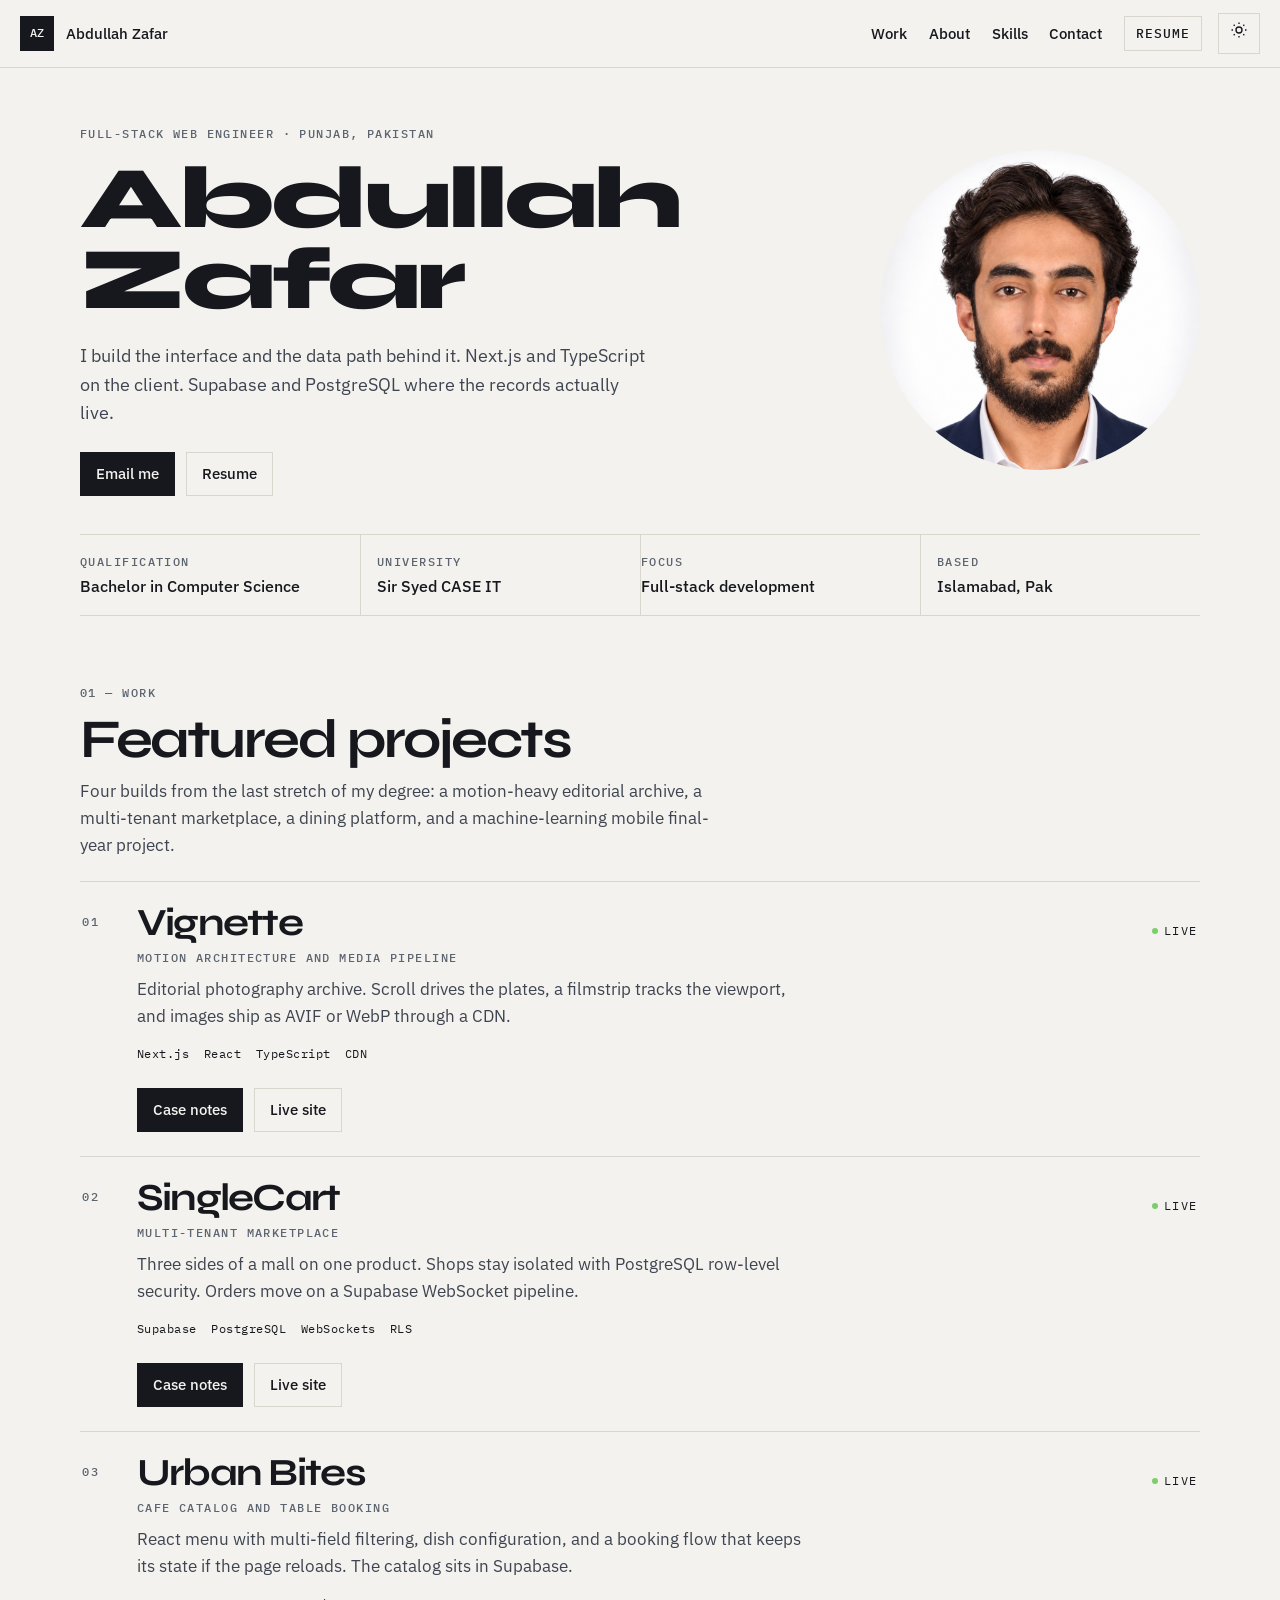
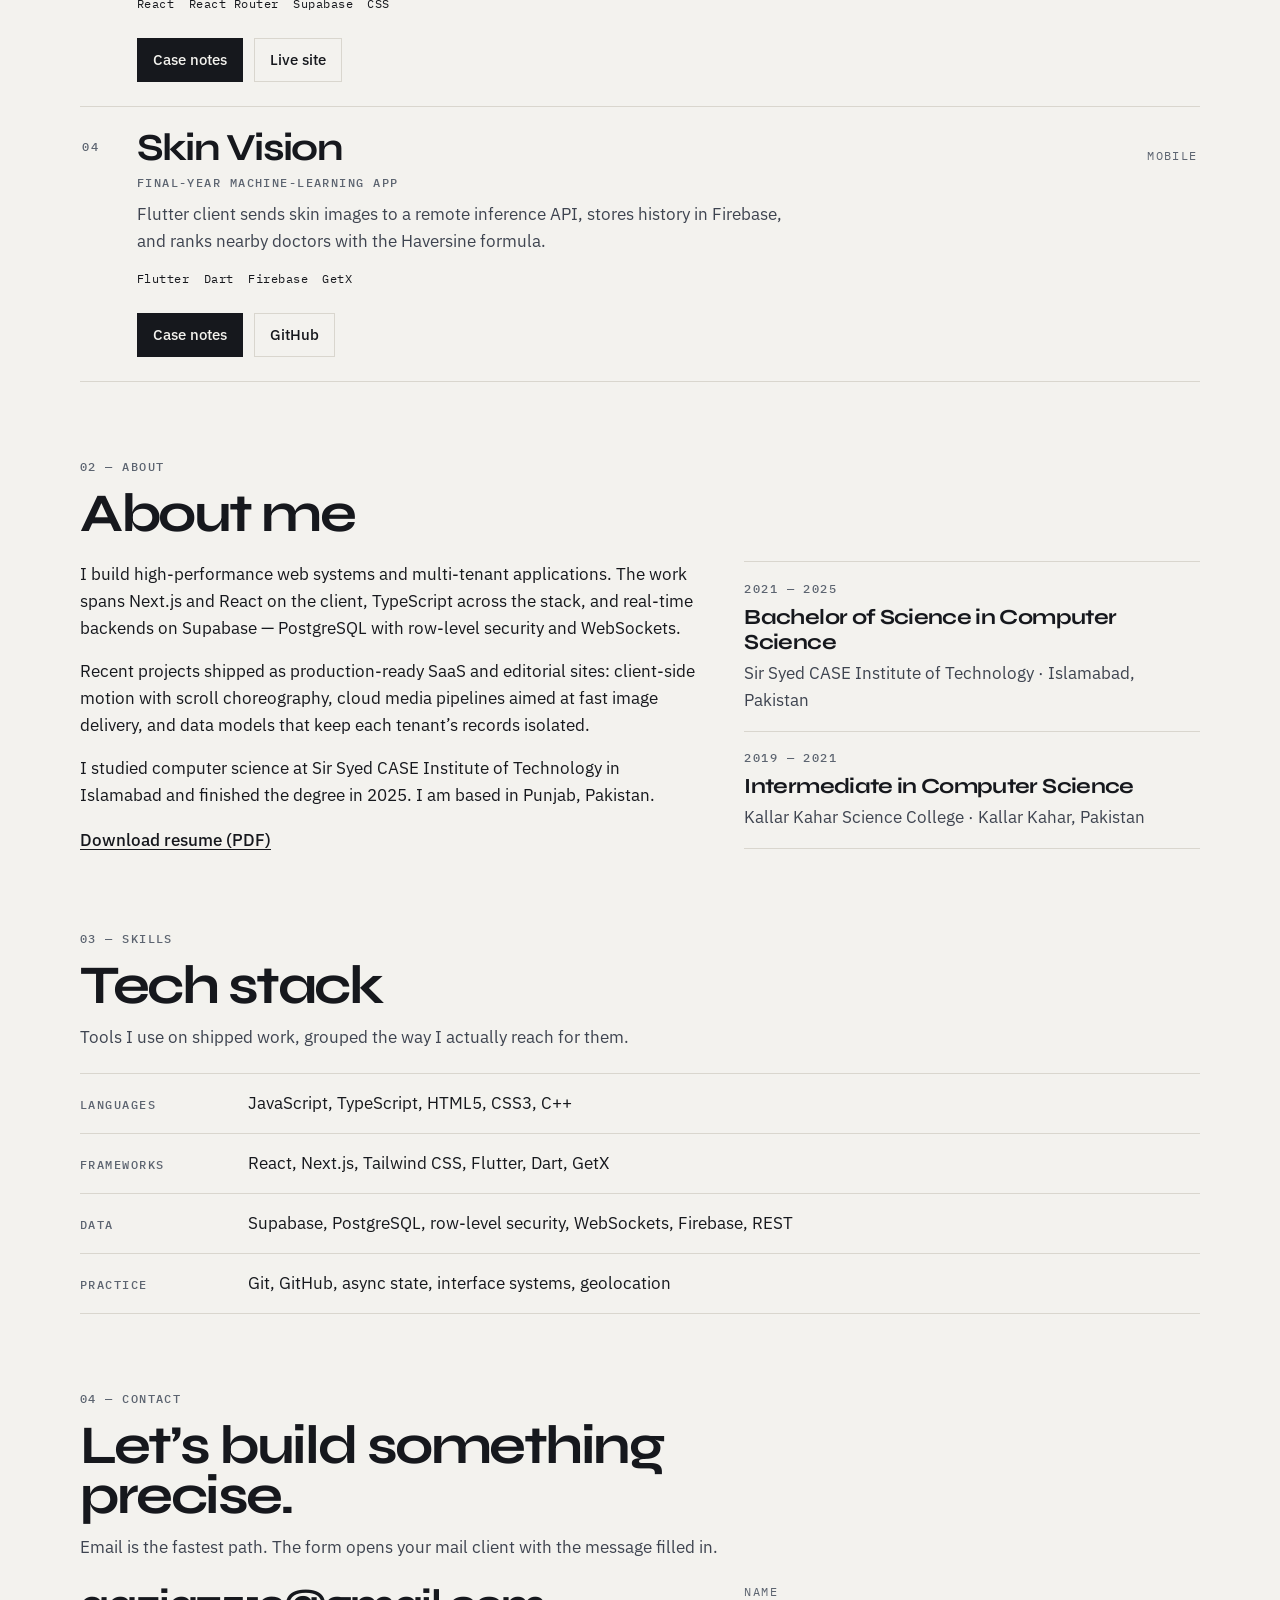
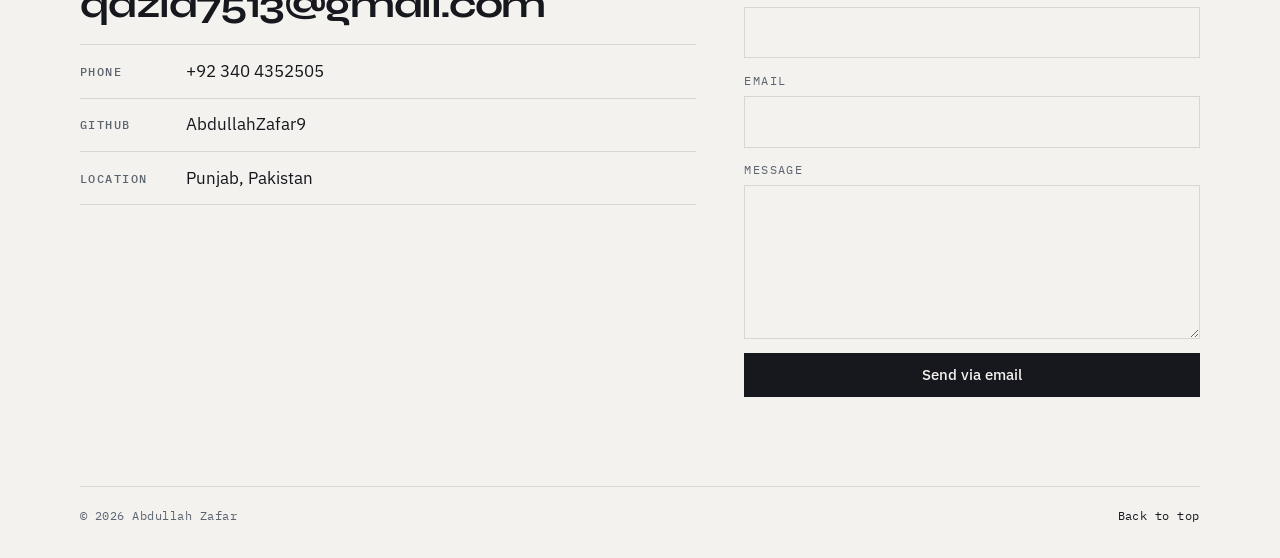
==== commit 5413a6db: "Crop the profile photo into a circle and update the hero actions. Email and the resume download repl" ====
--- a/Personal Developer Portfolio & Project Showcase/index.html
+++ b/Personal Developer Portfolio & Project Showcase/index.html
@@ -118,8 +118,8 @@
             Supabase and PostgreSQL where the records actually live.
           </p>
           <div class="hero-actions">
-            <a class="btn btn-primary" href="#work">Selected work</a>
-            <a class="btn btn-ghost" href="#contact">Email me</a>
+            <a class="btn btn-primary" href="#contact">Email me</a>
+            <a class="btn btn-ghost" href="assets/Abdullah-Zafar-CV.pdf" download>Resume</a>
           </div>
         </div>
         <figure class="portrait">
--- a/Personal Developer Portfolio & Project Showcase/css/styles.css
+++ b/Personal Developer Portfolio & Project Showcase/css/styles.css
@@ -329,11 +329,11 @@
 .portrait img {
   width: 100%;
   height: auto;
-  max-width: 380px;
+  max-width: 320px;
   aspect-ratio: 1;
   object-fit: cover;
-  object-position: center 16%;
-  border-radius: 2px;
+  object-position: center 18%;
+  border-radius: 50%;
 }
 
 .spec {
@@ -738,7 +738,7 @@
   }
 
   .hero {
-    grid-template-columns: minmax(0, 1.35fr) minmax(260px, 380px);
+    grid-template-columns: minmax(0, 1.4fr) minmax(220px, 320px);
     align-items: center;
     column-gap: 3.5rem;
     padding-top: 3.5rem;
